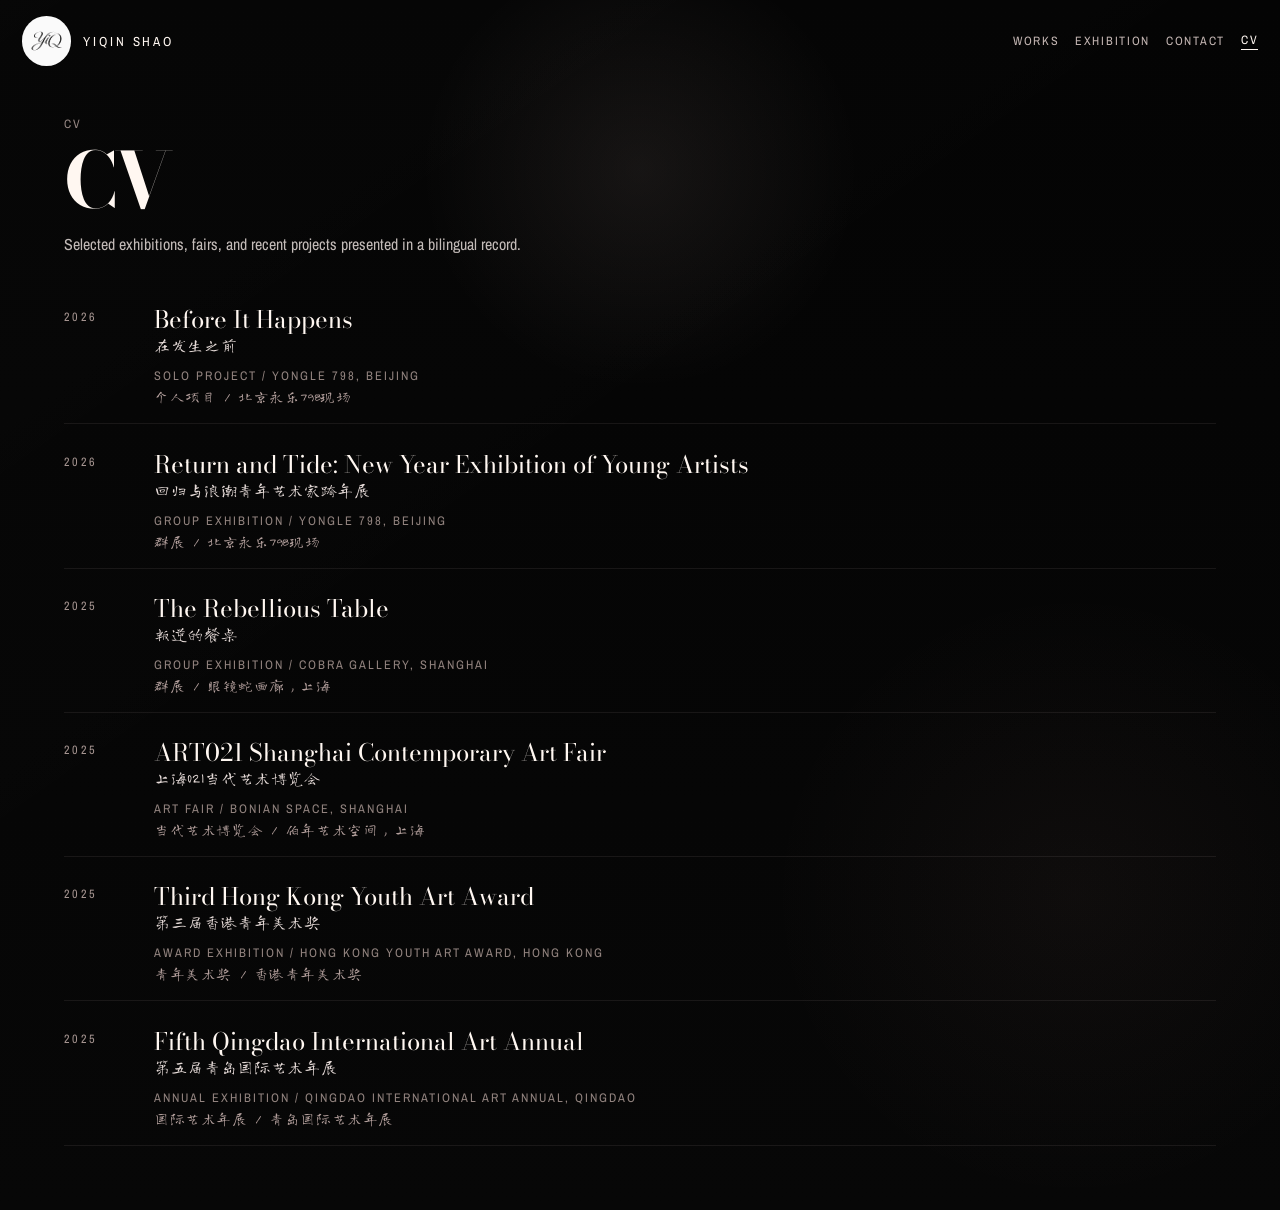
==== cv.html @ fabb51cc "Initial website upload" ====
<!DOCTYPE html>
<html lang="en">
  <head>
    <meta charset="UTF-8">
    <meta name="viewport" content="width=device-width, initial-scale=1.0">
    <meta http-equiv="Cache-Control" content="no-cache, no-store, must-revalidate">
    <meta http-equiv="Pragma" content="no-cache">
    <meta http-equiv="Expires" content="0">
    <title>CV — Yiqin Shao</title>
    <meta
      name="description"
      content="CV for Yiqin Shao."
    >
    <link rel="preconnect" href="https://fonts.googleapis.com">
    <link rel="preconnect" href="https://fonts.gstatic.com" crossorigin>
    <link
      href="https://fonts.googleapis.com/css2?family=Archivo+Narrow:wght@400;500;600;700&family=Bodoni+Moda:opsz,wght@6..96,400..800&family=Long+Cang&display=swap"
      rel="stylesheet"
    >
    <link rel="stylesheet" href="styles.css?v=v154">
  </head>
  <body data-page="subpage">
    <div class="subpage-shell">
      <header class="works-topbar">
        <a class="works-topbar__brand" href="index.html" aria-label="Back to Yiqin Shao home">
          <span class="works-topbar__mark"><img id="page-logo" src="" alt=""></span>
          <span class="works-topbar__name" id="page-name">YIQIN SHAO</span>
        </a>
        <nav class="works-topbar__nav" aria-label="Primary navigation">
          <a class="works-topbar__link" href="works.html">Works</a>
          <a class="works-topbar__link" href="exhibition.html">Exhibition</a>
          <a class="works-topbar__link" href="contact.html">Contact</a>
          <a class="works-topbar__link is-active" href="cv.html" aria-current="page">CV</a>
        </nav>
      </header>

      <main class="subpage-main">
        <section class="subpage-hero subpage-section--narrow">
          <p class="subpage-kicker">CV</p>
          <h1 class="subpage-title" id="cv-title">CV</h1>
          <p class="subpage-intro" id="cv-intro"></p>
        </section>

        <section class="subpage-section cv-dossier" id="cv-dossier"></section>
      </main>
    </div>

    <script src="content.js?v=v123"></script>
    <script>
      (function () {
        const site = window.SITE_CONTENT;
        if (!site) {
          return;
        }

        const logo = document.getElementById("page-logo");
        const name = document.getElementById("page-name");
        const title = document.getElementById("cv-title");
        const intro = document.getElementById("cv-intro");
        const dossier = document.getElementById("cv-dossier");

        if (logo) {
          logo.src = site.assets.logo;
          logo.alt = "Yiqin Shao logo";
        }

        if (name) {
          name.textContent = site.shortTitle;
        }

        if (title) {
          title.textContent = site.panels.cv.title;
        }

        if (intro) {
          intro.textContent = site.panels.cv.intro;
        }

        if (dossier) {
          const entries = site.cv.entries
            .map(function (item) {
              const zhLocation = item.venueZh
                ? item.venueZh + (item.cityZh && item.venueZh.indexOf(item.cityZh) === -1 ? "，" + item.cityZh : "")
                : item.cityZh || "";

              return (
                '<li class="cv-dossier__entry">' +
                '<span class="cv-dossier__entry-year">' + escapeHtml(item.year) + "</span>" +
                '<div class="cv-dossier__entry-body">' +
                '<p class="cv-dossier__entry-title">' + escapeHtml(item.title) + "</p>" +
                '<p class="cv-dossier__entry-title-zh zh-font">' + escapeHtml(item.titleZh || "") + "</p>" +
                '<p class="cv-dossier__entry-meta">' + escapeHtml(item.type) + " / " + escapeHtml(item.venue) + ", " + escapeHtml(item.city) + "</p>" +
                '<p class="cv-dossier__entry-meta-zh zh-font">' + escapeHtml((item.typeZh || "") + " / " + zhLocation) + "</p>" +
                "</div>" +
                "</li>"
              );
            })
            .join("");

          dossier.innerHTML = '<ul class="cv-dossier__list">' + entries + "</ul>";
        }

        function escapeHtml(value) {
          return String(value)
            .replace(/&/g, "&amp;")
            .replace(/</g, "&lt;")
            .replace(/>/g, "&gt;")
            .replace(/"/g, "&quot;")
            .replace(/'/g, "&#39;");
        }
      })();
    </script>
    <script src="nav-transition.js?v=v154"></script>
  </body>
</html>
---- styles.css ----
:root {
  --wine-950: #090507;
  --wine-900: #12080b;
  --wine-850: #170c0f;
  --wine-800: #211015;
  --wine-750: #29131a;
  --rose-500: #cc7684;
  --rose-400: #df97a3;
  --rose-300: #f0b7bc;
  --peach-300: #efb4aa;
  --peach-200: #f4cdc3;
  --ivory: #fff7f1;
  --mist: rgba(255, 244, 240, 0.76);
  --muted: rgba(255, 236, 232, 0.56);
  --line: rgba(255, 218, 215, 0.14);
  --line-strong: rgba(255, 218, 215, 0.22);
  --panel: rgba(29, 14, 19, 0.84);
  --panel-soft: rgba(38, 17, 23, 0.72);
  --shadow-deep: 0 42px 120px rgba(5, 2, 3, 0.46);
  --shadow-soft: 0 24px 60px rgba(6, 2, 4, 0.28);
  --display: "Bodoni Moda", "Times New Roman", serif;
  --ui: "Archivo Narrow", "Helvetica Neue", Arial, sans-serif;
  --home-zh-font: "Long Cang", "STKaiti", cursive;
  --transition: 420ms cubic-bezier(0.22, 1, 0.36, 1);
  --transition-slow: 760ms cubic-bezier(0.22, 1, 0.36, 1);
  --hero-heart-mask: url("data:image/svg+xml,%3Csvg%20xmlns='http://www.w3.org/2000/svg'%20viewBox='0%200%20512%20512'%3E%3Cdefs%3E%3Cfilter%20id='b'%20x='-30%25'%20y='-30%25'%20width='160%25'%20height='160%25'%3E%3CfeGaussianBlur%20stdDeviation='18'/%3E%3C/filter%3E%3C/defs%3E%3Cpath%20filter='url(%23b)'%20fill='white'%20d='M256%20448C244%20438%2096%20314%2096%20192C96%20122%20150%2080%20208%2080C244%2080%20274%20100%20288%20132C302%20100%20332%2080%20368%2080C426%2080%20480%20122%20480%20192C480%20314%20332%20438%20320%20448C302%20462%20274%20462%20256%20448Z'/%3E%3Cpath%20fill='white'%20d='M256%20448C244%20438%2096%20314%2096%20192C96%20122%20150%2080%20208%2080C244%2080%20274%20100%20288%20132C302%20100%20332%2080%20368%2080C426%2080%20480%20122%20480%20192C480%20314%20332%20438%20320%20448C302%20462%20274%20462%20256%20448Z'/%3E%3C/svg%3E");
}

.zh-font {
  font-family: var(--home-zh-font);
  font-weight: 400;
  letter-spacing: 0.04em;
  text-transform: none;
}

*,
*::before,
*::after {
  box-sizing: border-box;
}

html {
  scroll-behavior: smooth;
}

body {
  margin: 0;
  min-height: 100vh;
  overflow-x: hidden;
  font-family: var(--ui);
  color: var(--ivory);
  background:
    radial-gradient(circle at 50% 42%, rgba(121, 32, 47, 0.18), transparent 26%),
    radial-gradient(circle at 18% 14%, rgba(206, 118, 132, 0.1), transparent 20%),
    radial-gradient(circle at 82% 82%, rgba(239, 180, 170, 0.08), transparent 22%),
    linear-gradient(180deg, #1a0b10 0%, #100609 44%, #090507 100%);
}

body.menu-open,
body.has-panel-open,
body.has-detail-open {
  overflow: hidden;
}

body::before {
  content: "";
  position: fixed;
  inset: 0;
  pointer-events: none;
  opacity: 0.22;
  background-image:
    radial-gradient(rgba(255, 245, 240, 0.1) 0.65px, transparent 0.65px),
    linear-gradient(145deg, rgba(255, 255, 255, 0.04), transparent 48%);
  background-size: 18px 18px, 100% 100%;
  mix-blend-mode: screen;
}

img {
  display: block;
  max-width: 100%;
}

a,
button {
  color: inherit;
}

button {
  padding: 0;
  border: 0;
  background: none;
  font: inherit;
  text-align: left;
  cursor: pointer;
}

.sr-only {
  position: absolute;
  width: 1px;
  height: 1px;
  padding: 0;
  margin: -1px;
  overflow: hidden;
  clip: rect(0, 0, 0, 0);
  white-space: nowrap;
  border: 0;
}

.stage-app {
  position: relative;
  min-height: 100vh;
  isolation: isolate;
}

.mobile-chrome {
  display: flex;
  position: fixed;
  inset: 0 0 auto;
  z-index: 90;
  padding: 1rem 1.35rem 0;
  justify-content: space-between;
  align-items: center;
  gap: 1rem;
  pointer-events: auto;
  transition:
    filter 820ms cubic-bezier(0.18, 1, 0.22, 1),
    opacity var(--transition);
}

.mobile-chrome__brand,
.mobile-chrome__nav,
.mobile-chrome__link {
  pointer-events: auto;
}

.mobile-chrome__brand {
  display: inline-flex;
  align-items: center;
  gap: 0.75rem;
  padding: 0;
  text-decoration: none;
  cursor: pointer;
  transition:
    transform var(--transition),
    opacity var(--transition);
}

.mobile-chrome__brand:hover,
.mobile-chrome__brand:focus-visible,
.mobile-chrome__brand[aria-expanded="true"] {
  transform: translateY(-1px);
  opacity: 1;
}

.mobile-chrome__mark,
.rail__mark,
.works-topbar__mark {
  position: relative;
  width: 2.35rem;
  height: 2.35rem;
  display: grid;
  place-items: center;
  overflow: hidden;
  isolation: isolate;
  border: 1px solid rgba(255, 228, 224, 0.16);
  border-radius: 999px;
  background: rgba(255, 245, 240, 0.06);
  backdrop-filter: blur(14px);
}

.mobile-chrome__mark img,
.rail__mark img,
.works-topbar__mark img {
  position: relative;
  z-index: 2;
  width: 1.55rem;
  height: 1.55rem;
  object-fit: contain;
  filter: invert(1) brightness(1.35) contrast(0.92);
  opacity: 0.88;
}

body[data-page="stage"] .mobile-chrome__mark,
body[data-page="works-gallery"] .works-topbar__mark,
body[data-page="subpage"] .works-topbar__mark {
  width: 3.1rem;
  height: 3.1rem;
  border: 0;
  background: transparent;
  box-shadow: none;
  animation: none;
}

body[data-page="stage"] .mobile-chrome__mark::before,
body[data-page="stage"] .mobile-chrome__mark::after,
body[data-page="works-gallery"] .works-topbar__mark::before,
body[data-page="works-gallery"] .works-topbar__mark::after,
body[data-page="subpage"] .works-topbar__mark::before,
body[data-page="subpage"] .works-topbar__mark::after {
  content: none;
}

body[data-page="stage"] .mobile-chrome__mark img,
body[data-page="works-gallery"] .works-topbar__mark img,
body[data-page="subpage"] .works-topbar__mark img {
  z-index: 1;
  width: 100%;
  height: 100%;
  object-fit: cover;
  object-position: 50% 56%;
  border-radius: inherit;
  transform: translateY(5%) scale(1.16);
  filter: brightness(1.02) contrast(1.12) saturate(0.88);
  opacity: 0.98;
}

.mobile-chrome__name {
  font-size: 0.82rem;
  letter-spacing: 0.22em;
  text-transform: uppercase;
}

.mobile-chrome__nav {
  display: flex;
  flex-wrap: wrap;
  justify-content: flex-end;
  gap: 0.42rem 1rem;
  max-width: min(38rem, calc(100vw - 7rem));
}

.mobile-chrome__link {
  position: relative;
  display: inline-flex;
  align-items: center;
  color: rgba(255, 236, 232, 0.76);
  font-size: 0.76rem;
  letter-spacing: 0.14em;
  text-decoration: none;
  text-transform: uppercase;
  transition:
    color var(--transition),
    opacity var(--transition),
    transform var(--transition);
}

.mobile-chrome__link::after {
  content: "";
  position: absolute;
  left: 0;
  bottom: -0.14rem;
  width: 100%;
  height: 1px;
  background: currentColor;
  opacity: 0;
  transform: scaleX(0.4);
  transform-origin: left center;
  transition:
    opacity var(--transition),
    transform var(--transition);
}

.mobile-chrome__link:hover,
.mobile-chrome__link.is-active {
  color: var(--ivory);
  transform: translateY(-1px);
}

.mobile-chrome__link:hover::after,
.mobile-chrome__link.is-active::after {
  opacity: 1;
  transform: scaleX(1);
}

.rail {
  display: none;
}

.rail__brand {
  display: grid;
  gap: 0.9rem;
  text-decoration: none;
}

.rail__name {
  max-width: 3.4rem;
  font-size: 0.82rem;
  letter-spacing: 0.28em;
  line-height: 1.55;
  text-transform: uppercase;
}

.rail__nav {
  display: grid;
  gap: 1rem;
}

.rail__link,
.mobile-menu__link {
  position: relative;
  display: inline-flex;
  align-items: center;
  gap: 0.45rem;
  color: var(--muted);
  font-size: 0.8rem;
  letter-spacing: 0.16em;
  text-decoration: none;
  text-transform: uppercase;
  transition:
    color var(--transition),
    transform var(--transition);
}

.rail__link::before,
.mobile-menu__link::before {
  content: "";
  width: 0.55rem;
  height: 1px;
  background: currentColor;
  transform: scaleX(0);
  transform-origin: left center;
  transition: transform var(--transition);
}

.rail__link:hover,
.rail__link.is-active,
.mobile-menu__link:hover,
.mobile-menu__link.is-active {
  color: var(--ivory);
  transform: translateX(3px);
}

.rail__link:hover::before,
.rail__link.is-active::before,
.mobile-menu__link:hover::before,
.mobile-menu__link.is-active::before {
  transform: scaleX(1);
}

.rail__footer {
  display: grid;
  gap: 1rem;
  max-width: 4rem;
}

.rail__note {
  margin: 0;
  color: var(--muted);
  font-size: 0.78rem;
  line-height: 1.5;
}

.rail__portfolio,
.dossier-card__portfolio,
.dossier-links__copy,
.panel-sheet__close,
.detail-layer__close,
.detail-layer__nav {
  border: 1px solid var(--line);
  background: rgba(255, 245, 240, 0.06);
  backdrop-filter: blur(18px);
  transition:
    transform var(--transition),
    background var(--transition),
    border-color var(--transition);
}

.rail__portfolio,
.dossier-card__portfolio,
.dossier-links__copy,
.panel-sheet__close,
.detail-layer__close {
  display: inline-flex;
  align-items: center;
  justify-content: center;
  padding: 0.74rem 0.94rem;
  border-radius: 999px;
  font-size: 0.76rem;
  letter-spacing: 0.16em;
  text-transform: uppercase;
  text-decoration: none;
}

.rail__portfolio:hover,
.dossier-card__portfolio:hover,
.dossier-links__copy:hover,
.panel-sheet__close:hover,
.detail-layer__close:hover,
.detail-layer__nav:hover {
  transform: translateY(-2px);
  background: rgba(255, 245, 240, 0.12);
  border-color: var(--line-strong);
}

.mobile-menu {
  position: fixed;
  inset: 0;
  z-index: 80;
  pointer-events: none;
}

.mobile-menu__backdrop {
  position: absolute;
  inset: 0;
  opacity: 0;
  background: rgba(6, 3, 4, 0.12);
  transition: opacity var(--transition-slow);
}

.mobile-menu__panel {
  position: absolute;
  top: 3.4rem;
  left: 0;
  width: min(18rem, calc(100vw - 1.5rem));
  padding: 0.95rem 0.95rem 0.9rem;
  display: grid;
  align-content: start;
  gap: 0.2rem;
  background:
    radial-gradient(circle at 78% 0%, rgba(212, 111, 139, 0.2), transparent 32%),
    linear-gradient(180deg, rgba(17, 8, 11, 0.96), rgba(8, 4, 6, 0.94));
  border: 1px solid rgba(255, 220, 216, 0.12);
  border-radius: 1.45rem 0.34rem 1.45rem 0.34rem;
  box-shadow: 0 24px 72px rgba(4, 2, 3, 0.38);
  backdrop-filter: blur(20px);
  opacity: 0;
  transform: translateY(-0.95rem) scale(0.985);
  transform-origin: top left;
  filter: blur(10px);
  clip-path: inset(0 0 100% 0 round 1.45rem 0.34rem 1.45rem 0.34rem);
  transition:
    opacity var(--transition-slow),
    transform var(--transition-slow),
    clip-path 820ms cubic-bezier(0.22, 1, 0.36, 1),
    filter var(--transition-slow);
}

.mobile-menu.is-open {
  pointer-events: auto;
}

.mobile-menu.is-open .mobile-menu__backdrop {
  opacity: 1;
}

.mobile-menu.is-open .mobile-menu__panel {
  opacity: 1;
  transform: translateY(0) scale(1);
  filter: blur(0);
  clip-path: inset(0 0 0 0 round 1.45rem 0.34rem 1.45rem 0.34rem);
}

.mobile-menu__nav {
  display: grid;
  gap: 0.2rem;
}

.mobile-menu__link {
  justify-content: space-between;
  padding: 0.76rem 0;
  font-size: 0.9rem;
  line-height: 1.2;
  border-bottom: 1px solid rgba(255, 221, 216, 0.08);
  opacity: 0;
  transform: translateY(-0.85rem);
  transition:
    color var(--transition),
    transform 920ms cubic-bezier(0.22, 1, 0.36, 1),
    opacity 920ms cubic-bezier(0.22, 1, 0.36, 1);
}

.mobile-menu__link::before {
  display: none;
}

.mobile-menu__link:last-child {
  border-bottom: 0;
}

.mobile-menu__nav .mobile-menu__link:nth-child(1) {
  transition-delay: 140ms;
}

.mobile-menu__nav .mobile-menu__link:nth-child(2) {
  transition-delay: 1140ms;
}

.mobile-menu__nav .mobile-menu__link:nth-child(3) {
  transition-delay: 2140ms;
}

.mobile-menu__nav .mobile-menu__link:nth-child(4) {
  transition-delay: 3140ms;
}

.mobile-menu.is-open .mobile-menu__link {
  opacity: 1;
  transform: translateY(0);
}

.stage {
  --viewer-tone: rgba(204, 118, 132, 0.34);
  position: relative;
  min-height: 100vh;
  padding: 7rem 1.5rem 2rem;
  overflow: hidden;
  display: grid;
  place-items: center;
  isolation: isolate;
}

.stage__vignette,
.stage__grain,
.stage__tone {
  position: absolute;
  inset: 0;
  pointer-events: none;
}

.stage__vignette {
  background:
    radial-gradient(circle at center, rgba(255, 250, 246, 0.02) 0%, rgba(255, 250, 246, 0.02) 10%, rgba(11, 5, 8, 0.14) 38%, rgba(8, 4, 5, 0.58) 80%, rgba(4, 2, 3, 0.9) 100%);
  z-index: 1;
}

.stage__grain {
  opacity: 0.18;
  background-image:
    radial-gradient(rgba(255, 240, 236, 0.12) 0.6px, transparent 0.6px),
    linear-gradient(140deg, rgba(255, 255, 255, 0.04), transparent 52%);
  background-size: 18px 18px, 100% 100%;
  mix-blend-mode: screen;
  z-index: 2;
}

.stage__tone {
  z-index: 3;
  background: radial-gradient(circle at 50% 46%, var(--viewer-tone) 0%, transparent 44%);
  filter: blur(14px);
  mix-blend-mode: screen;
}

.stage__ghost {
  position: absolute;
  left: 16%;
  top: 48%;
  z-index: 4;
  margin: 0;
  font-family: var(--display);
  font-size: clamp(5rem, 14vw, 14rem);
  font-weight: 600;
  letter-spacing: -0.06em;
  line-height: 0.86;
  color: rgba(255, 231, 228, 0.08);
  transform: translateY(-50%);
  pointer-events: none;
}

.stage__intro {
  position: absolute;
  left: 1.5rem;
  top: clamp(3.8rem, 8vh, 5.6rem);
  z-index: 14;
  max-width: 17rem;
}

.stage__kicker {
  margin: 0;
  font-size: 0.8rem;
  letter-spacing: 0.22em;
  text-transform: uppercase;
  color: rgba(255, 229, 222, 0.78);
}

.stage__kicker:empty {
  display: none;
}

.stage__subtitle {
  margin: 0.9rem 0 0;
  display: inline-block;
  font-family: var(--home-zh-font);
  font-size: clamp(0.84rem, 2vw, 1rem);
  letter-spacing: 0.06em;
  line-height: 1.35;
  white-space: nowrap;
  color: var(--muted);
}

.viewer {
  position: relative;
  z-index: 15;
  width: min(24vw, 17rem);
  max-width: calc(100vw - 12rem);
  transition:
    width 2100ms cubic-bezier(0.18, 1, 0.22, 1),
    max-width 2100ms cubic-bezier(0.18, 1, 0.22, 1);
}

.viewer.is-expanded {
  width: min(24vw, 17rem);
  max-width: calc(100vw - 12rem);
}

.viewer__button {
  position: relative;
  width: 100%;
  display: block;
  transition: transform 720ms cubic-bezier(0.22, 1, 0.36, 1);
}

.viewer__frame {
  position: relative;
  overflow: visible;
  width: 100%;
  aspect-ratio: 0.92 / 1;
  padding: 0;
  background: transparent;
  border: 0;
  border-radius: 0;
  backdrop-filter: none;
  box-shadow: none;
  transition:
    transform 1100ms cubic-bezier(0.22, 1, 0.36, 1),
    filter 1100ms cubic-bezier(0.22, 1, 0.36, 1),
    aspect-ratio 1800ms cubic-bezier(0.18, 1, 0.22, 1);
}

.viewer.is-expanded .viewer__frame {
  transform: scale(1);
  aspect-ratio: 0.92 / 1;
}

.viewer__frame::before {
  content: "";
  position: absolute;
  inset: -30%;
  border-radius: 50%;
  background:
    radial-gradient(
      ellipse at center,
      rgba(255, 231, 226, 0.08) 0%,
      rgba(255, 231, 226, 0.05) 16%,
      rgba(31, 14, 20, 0.03) 34%,
      rgba(12, 6, 9, 0.12) 52%,
      rgba(6, 3, 4, 0.34) 72%,
      rgba(4, 2, 3, 0.68) 88%,
      rgba(4, 2, 3, 0.94) 100%
    );
  filter: blur(72px);
  opacity: 0.94;
  pointer-events: none;
  transition:
    opacity 860ms cubic-bezier(0.22, 1, 0.36, 1),
    filter 860ms cubic-bezier(0.22, 1, 0.36, 1),
    transform 860ms cubic-bezier(0.22, 1, 0.36, 1);
}

.viewer__frame::after {
  content: "";
  position: absolute;
  inset: -26%;
  border-radius: 50%;
  background: radial-gradient(circle at center, rgba(235, 179, 174, 0.12), transparent 76%);
  filter: blur(58px);
  opacity: 0.58;
  mix-blend-mode: screen;
  pointer-events: none;
  transition:
    opacity 860ms cubic-bezier(0.22, 1, 0.36, 1),
    transform 860ms cubic-bezier(0.22, 1, 0.36, 1),
    filter 860ms cubic-bezier(0.22, 1, 0.36, 1);
}

.viewer__image {
  position: absolute;
  inset: 0;
  display: block;
  width: 100%;
  height: 100%;
  max-height: none;
  border-radius: 0;
  background: transparent;
  will-change: transform, filter, opacity, clip-path, mask-size, -webkit-mask-size;
  transition:
    opacity 1100ms cubic-bezier(0.22, 1, 0.36, 1),
    transform 1100ms cubic-bezier(0.22, 1, 0.36, 1),
    filter 1100ms cubic-bezier(0.22, 1, 0.36, 1),
    -webkit-mask-size 2100ms cubic-bezier(0.18, 1, 0.22, 1),
    mask-size 2100ms cubic-bezier(0.18, 1, 0.22, 1);
}

.viewer__image--heart {
  z-index: 0;
  object-fit: contain;
  object-position: 50% 50%;
  opacity: 0.985;
  transform: scale(1.32);
  filter: saturate(0.98) contrast(1.02) brightness(0.96) blur(0.28px);
  -webkit-mask-image: var(--hero-heart-mask);
  mask-image: var(--hero-heart-mask);
  -webkit-mask-repeat: no-repeat;
  mask-repeat: no-repeat;
  -webkit-mask-position: center;
  mask-position: center;
  -webkit-mask-size: 82% 82%;
  mask-size: 82% 82%;
}

.viewer__meta {
  position: absolute;
  inset: 0;
  z-index: 2;
  display: grid;
  place-content: center;
  justify-items: center;
  gap: 0.2rem;
  padding: 1.4rem;
  text-align: center;
  pointer-events: none;
  max-width: none;
  opacity: 0;
  transform: translateY(10px);
  transition:
    opacity 720ms cubic-bezier(0.22, 1, 0.36, 1),
    transform 720ms cubic-bezier(0.22, 1, 0.36, 1);
}

.viewer__label,
.detail-view__label,
.panel-sheet__kicker,
.record-list__type,
.record-list__year,
.cv-dossier__entry-year,
.dossier-links__label {
  margin: 0;
  font-size: 0.76rem;
  letter-spacing: 0.2em;
  text-transform: uppercase;
  color: rgba(255, 229, 222, 0.64);
}

.viewer__title,
.detail-view__title,
.panel-sheet__title,
.record-list__title {
  margin: 0;
  font-family: var(--display);
  font-size: clamp(2.3rem, 4vw, 4.4rem);
  font-weight: 600;
  line-height: 0.92;
  letter-spacing: -0.04em;
}

.viewer__title-zh,
.detail-view__title-zh {
  margin: 0.36rem 0 0;
  font-family: var(--home-zh-font);
  font-size: 1.28rem;
  letter-spacing: 0.04em;
  color: rgba(240, 183, 188, 0.84);
}

body[data-page="stage"] .viewer__line,
body[data-page="stage"] .detail-view__line {
  font-family: var(--home-zh-font);
  font-size: 1rem;
  letter-spacing: 0.04em;
  text-transform: none;
}

.viewer__line,
.detail-view__line,
.paintings-index__line,
.cv-dossier__entry-meta,
.record-list__venue,
.dossier-card__facts,
.cv-dossier__facts span {
  margin: 0.5rem 0 0;
  font-size: 0.78rem;
  letter-spacing: 0.16em;
  text-transform: uppercase;
  color: rgba(255, 229, 222, 0.56);
}

body[data-page="works-gallery"] .paintings-index__zh,
body[data-page="works-gallery"] .paintings-index__line,
body[data-page="works-gallery"] .orbit-group__line,
body[data-page="works-gallery"] .works-detail__line {
  font-family: var(--home-zh-font);
  font-weight: 400;
  letter-spacing: 0.04em;
  text-transform: none;
}

.viewer__prompt {
  margin: 0.95rem 0 0;
  max-width: 18rem;
  font-size: 0.95rem;
  line-height: 1.6;
  color: var(--mist);
}

.viewer__cta {
  display: inline-flex;
  margin-top: 0.95rem;
  padding: 0.72rem 0.94rem;
  border: 1px solid var(--line);
  border-radius: 1rem 0.28rem 1rem 0.28rem;
  background: rgba(255, 245, 240, 0.06);
  font-size: 0.74rem;
  letter-spacing: 0.18em;
  text-transform: uppercase;
}

.viewer__label {
  color: rgba(255, 232, 228, 0.72);
}

.viewer__title {
  font-size: clamp(1.45rem, 2.2vw, 2.55rem);
}

body[data-page="stage"] .viewer__title {
  display: none;
}

.viewer__title-zh {
  margin-top: 0.12rem;
  font-size: 0.74rem;
  letter-spacing: 0.18em;
}

body[data-page="stage"] .viewer__title-zh {
  margin-top: 0.42rem;
}

.viewer__line {
  margin-top: 0.35rem;
  font-size: 0.68rem;
  color: rgba(255, 232, 228, 0.72);
}

.viewer__prompt,
.viewer__cta {
  display: none;
}

.viewer__button:hover .viewer__meta,
.viewer__button:focus-visible .viewer__meta {
  opacity: 0;
  transform: translateY(10px);
}

.viewer.is-expanded .viewer__frame::before {
  opacity: 0.42;
  transform: scale(1.02);
  filter: blur(34px);
}

.viewer.is-expanded .viewer__frame::after {
  opacity: 0.16;
  transform: scale(1.02);
  filter: blur(20px);
}

.viewer.is-expanded .viewer__image--heart {
  animation-play-state: paused;
  opacity: 1;
  transform: scale(1.32);
  filter: saturate(1) contrast(1.02) brightness(0.99) blur(0.08px);
  -webkit-mask-size: 1800% 1800%;
  mask-size: 1800% 1800%;
}

.viewer.is-expanded .viewer__meta,
.viewer.is-expanded .viewer__button:hover .viewer__meta,
.viewer.is-expanded .viewer__button:focus-visible .viewer__meta {
  opacity: 0;
  transform: translateY(12px);
}

.heart-fullscreen {
  --fullscreen-tone: rgba(204, 118, 132, 0.34);
  position: fixed;
  inset: 0;
  z-index: 16;
  opacity: 0;
  visibility: hidden;
  pointer-events: none;
  transition:
    opacity 460ms ease,
    visibility 0s linear 460ms;
}

.heart-fullscreen.is-open {
  opacity: 1;
  visibility: visible;
  transition: opacity 460ms ease;
}

.heart-fullscreen__backdrop,
.heart-fullscreen__wash,
.heart-fullscreen__tone {
  position: absolute;
  inset: 0;
}

.heart-fullscreen__backdrop {
  z-index: 1;
  background:
    radial-gradient(circle at 50% 50%, rgba(255, 248, 243, 0.04) 0%, rgba(255, 248, 243, 0.03) 16%, rgba(10, 5, 7, 0.02) 52%, rgba(5, 2, 3, 0.14) 100%);
}

.heart-fullscreen__wash,
.heart-fullscreen__tone {
  pointer-events: none;
}

.heart-fullscreen__wash {
  z-index: 2;
  background:
    radial-gradient(circle at 50% 50%, rgba(255, 250, 246, 0.86) 0%, rgba(255, 250, 246, 0.36) 18%, transparent 62%),
    radial-gradient(circle at 50% 50%, var(--fullscreen-tone) 0%, transparent 76%);
  filter: blur(24px);
  opacity: 0;
  transform: scale(0.08);
  transform-origin: center;
}

.heart-fullscreen__tone {
  z-index: 3;
  background:
    radial-gradient(circle at 50% 50%, rgba(255, 250, 246, 0.22) 0%, transparent 34%),
    radial-gradient(circle at 50% 50%, var(--fullscreen-tone) 0%, transparent 84%);
  filter: blur(56px);
  mix-blend-mode: screen;
  opacity: 0;
  transform: scale(0.18);
  transform-origin: center;
}

.heart-fullscreen__figure {
  display: none;
}

.heart-fullscreen.is-open .heart-fullscreen__backdrop {
  animation: heart-stage-bright-backdrop 1400ms cubic-bezier(0.18, 1, 0.22, 1) both;
}

.heart-fullscreen.is-open .heart-fullscreen__wash {
  animation: heart-stage-bright-wash 1400ms cubic-bezier(0.18, 1, 0.22, 1) both;
}

.heart-fullscreen.is-open .heart-fullscreen__tone {
  animation: heart-stage-bright-tone 1400ms cubic-bezier(0.18, 1, 0.22, 1) both;
}

.collage {
  position: absolute;
  inset: 0;
  z-index: 20;
  pointer-events: none;
}

.stage-piece {
  position: absolute;
  top: var(--desktop-top);
  left: var(--desktop-left);
  width: clamp(7.8rem, var(--desktop-width), 25rem);
  z-index: var(--depth);
  pointer-events: auto;
  transform: rotate(var(--rotation));
  transition:
    opacity var(--transition-slow),
    transform var(--transition-slow),
    filter var(--transition-slow);
  animation: drift 10s ease-in-out infinite;
  animation-delay: var(--drift-delay);
}

.stage-piece__pin {
  position: absolute;
  top: -0.42rem;
  left: 0.7rem;
  width: 0.78rem;
  height: 0.78rem;
  border-radius: 999px;
  background: linear-gradient(135deg, rgba(255, 224, 220, 0.94), rgba(234, 148, 160, 0.84));
  box-shadow: 0 0 0 4px rgba(255, 245, 240, 0.05);
  z-index: 2;
}

.stage-piece__shell {
  position: relative;
  display: block;
  overflow: hidden;
  isolation: isolate;
  padding: 0.72rem;
  border-radius: 1.5rem 0.36rem 1.5rem 0.36rem;
  background: rgba(255, 245, 240, 0.08);
  border: 1px solid rgba(255, 226, 222, 0.14);
  box-shadow: var(--shadow-soft);
  backdrop-filter: blur(12px);
  transition:
    transform var(--transition-slow),
    background var(--transition-slow),
    border-color var(--transition-slow),
    box-shadow var(--transition-slow);
}

.stage-piece__shell::before,
.stage-piece__shell::after {
  content: "";
  position: absolute;
  inset: 0;
  pointer-events: none;
  transition:
    opacity var(--transition-slow),
    transform var(--transition-slow),
    filter var(--transition-slow);
}

.stage-piece__shell::before {
  z-index: 2;
  border-radius: inherit;
  background:
    radial-gradient(
      ellipse at center,
      rgba(8, 4, 5, 0) 10%,
      rgba(8, 4, 5, 0.08) 34%,
      rgba(8, 4, 5, 0.34) 60%,
      rgba(5, 2, 3, 0.72) 84%,
      rgba(4, 2, 3, 0.92) 100%
    );
  opacity: 0.96;
}

.stage-piece__shell::after {
  inset: 12%;
  z-index: 1;
  border-radius: 1rem 0.22rem 1rem 0.22rem;
  background: radial-gradient(circle at center, rgba(255, 228, 224, 0.18), transparent 66%);
  filter: blur(18px);
  opacity: 0.28;
  animation: fragment-breathe 7.6s ease-in-out infinite;
  animation-delay: var(--drift-delay);
}

.stage-piece__shell img {
  position: relative;
  z-index: 0;
  width: 100%;
  max-height: 42vh;
  border-radius: 1rem 0.22rem 1rem 0.22rem;
  object-fit: cover;
  opacity: 0.94;
  transform: scale(1.06);
  filter: saturate(0.92) contrast(1.04) brightness(0.94);
  transition:
    opacity var(--transition-slow),
    transform var(--transition-slow),
    filter var(--transition-slow);
  -webkit-mask-image:
    radial-gradient(
      ellipse at center,
      rgba(0, 0, 0, 1) 0%,
      rgba(0, 0, 0, 1) 28%,
      rgba(0, 0, 0, 0.96) 42%,
      rgba(0, 0, 0, 0.82) 58%,
      rgba(0, 0, 0, 0.42) 78%,
      transparent 100%
    );
  mask-image:
    radial-gradient(
      ellipse at center,
      rgba(0, 0, 0, 1) 0%,
      rgba(0, 0, 0, 1) 28%,
      rgba(0, 0, 0, 0.96) 42%,
      rgba(0, 0, 0, 0.82) 58%,
      rgba(0, 0, 0, 0.42) 78%,
      transparent 100%
    );
}

.stage-piece__tag {
  display: block;
  margin-top: 0.58rem;
  font-size: 0.72rem;
  letter-spacing: 0.18em;
  text-transform: uppercase;
  color: rgba(255, 229, 222, 0.62);
  transition: opacity var(--transition), transform var(--transition);
}

.stage-piece:hover .stage-piece__shell,
.stage-piece.is-active .stage-piece__shell {
  transform: translateY(-8px) scale(1.015);
  background: rgba(255, 245, 240, 0.12);
  border-color: rgba(255, 231, 228, 0.28);
  box-shadow: 0 28px 72px rgba(4, 2, 3, 0.32);
}

.stage-piece:hover .stage-piece__shell::before,
.stage-piece.is-active .stage-piece__shell::before {
  opacity: 0.74;
}

.stage-piece:hover .stage-piece__shell::after,
.stage-piece.is-active .stage-piece__shell::after {
  opacity: 0.42;
  transform: scale(1.06);
  filter: blur(22px);
}

.stage-piece:hover .stage-piece__shell img,
.stage-piece.is-active .stage-piece__shell img {
  opacity: 1;
  transform: scale(1.1);
  filter: saturate(1.02) contrast(1.06) brightness(1);
}

.stage-piece:hover .stage-piece__tag,
.stage-piece.is-active .stage-piece__tag {
  transform: translateY(-2px);
  color: rgba(255, 241, 238, 0.9);
}

.stage.has-emphasis .stage-piece.is-dimmed {
  opacity: 0.24;
  filter: saturate(0.7) blur(0.4px);
}

.stage.is-muted .stage-piece {
  opacity: 0.16;
}

.panel-layer {
  position: fixed;
  inset: 0;
  z-index: 50;
  pointer-events: none;
}

.panel-layer__backdrop {
  position: absolute;
  inset: 0;
  opacity: 0;
  background: rgba(4, 2, 3, 0.42);
  transition: opacity var(--transition);
}

.panel-layer.has-open-panel {
  pointer-events: auto;
}

.panel-layer.has-open-panel .panel-layer__backdrop {
  opacity: 1;
}

.panel-sheet {
  position: absolute;
  top: 1.2rem;
  right: 1.2rem;
  bottom: 1.2rem;
  width: min(34rem, calc(100vw - 9rem));
  padding: 1rem;
  border: 1px solid rgba(255, 226, 222, 0.12);
  background:
    linear-gradient(180deg, rgba(34, 14, 21, 0.95), rgba(18, 8, 13, 0.92)),
    radial-gradient(circle at top right, rgba(206, 118, 132, 0.16), transparent 28%);
  box-shadow: var(--shadow-deep);
  backdrop-filter: blur(18px);
  border-radius: 1.9rem 0.36rem 1.9rem 0.36rem;
  transform: translateX(108%);
  opacity: 0;
  pointer-events: none;
  transition:
    opacity var(--transition),
    transform var(--transition);
}

.panel-sheet.is-open {
  transform: translateX(0);
  opacity: 1;
  pointer-events: auto;
}

.panel-sheet__inner {
  height: 100%;
  overflow-y: auto;
  padding: 0.45rem;
  scrollbar-width: thin;
}

.panel-sheet__top {
  display: flex;
  justify-content: space-between;
  align-items: center;
  gap: 1rem;
}

.panel-sheet__title {
  margin-top: 1.2rem;
}

.panel-sheet__intro,
.panel-sheet__note,
.dossier-card__copy,
.cv-dossier__bio p {
  margin: 1rem 0 0;
  font-size: 1rem;
  line-height: 1.78;
  color: var(--mist);
}

.paintings-index,
.record-list,
.dossier-links,
.cv-dossier__list {
  display: grid;
  gap: 0.9rem;
  margin-top: 1.6rem;
}

.paintings-index__row {
  display: grid;
  grid-template-columns: 5rem 1fr auto;
  gap: 0.9rem;
  align-items: center;
  padding: 0.8rem;
  border: 1px solid rgba(255, 226, 222, 0.1);
  border-radius: 1.2rem 0.26rem 1.2rem 0.26rem;
  background: rgba(255, 245, 240, 0.04);
  transition:
    transform var(--transition),
    border-color var(--transition),
    background var(--transition);
}

.paintings-index__row:hover,
.paintings-index__row.is-active {
  transform: translateX(-4px);
  border-color: rgba(255, 226, 222, 0.22);
  background: rgba(255, 245, 240, 0.08);
}

.paintings-index__thumb {
  display: block;
  overflow: hidden;
  border-radius: 0.95rem 0.18rem 0.95rem 0.18rem;
}

.paintings-index__thumb img {
  width: 100%;
  aspect-ratio: 1 / 1;
  object-fit: cover;
}

.paintings-index__body,
.record-list__body {
  min-width: 0;
}

.paintings-index__title,
.cv-dossier__entry-title,
.dossier-card__name {
  display: block;
  margin: 0;
  font-family: var(--display);
  font-size: 1.5rem;
  line-height: 0.98;
}

.cv-dossier__entry-title-zh,
.cv-dossier__entry-meta-zh {
  margin: 0;
}

.paintings-index__zh,
.cv-dossier__bio h3 {
  display: block;
  margin-top: 0.3rem;
  font-size: 0.78rem;
  letter-spacing: 0.16em;
  text-transform: uppercase;
  color: rgba(240, 183, 188, 0.84);
}

.paintings-index__count,
.detail-view__count {
  margin: 0;
  font-size: 0.76rem;
  letter-spacing: 0.2em;
  text-transform: uppercase;
  color: rgba(255, 229, 222, 0.58);
}

.record-list__item,
.cv-dossier__entry {
  display: grid;
  grid-template-columns: 4.6rem 1fr;
  gap: 1rem;
  align-items: start;
  padding: 0.9rem 0;
  border-bottom: 1px solid rgba(255, 226, 222, 0.08);
}

.contact-dossier,
.cv-dossier {
  margin-top: 1.6rem;
}

.dossier-card {
  display: grid;
  gap: 1.4rem;
}

.dossier-card__portrait {
  position: relative;
  overflow: hidden;
  width: min(100%, 23rem);
  justify-self: center;
  padding: 0.72rem;
  border-radius: 1.7rem 0.34rem 1.7rem 0.34rem;
  background: rgba(255, 245, 240, 0.05);
  border: 1px solid rgba(255, 226, 222, 0.12);
}

.dossier-card__portrait::after {
  content: "";
  position: absolute;
  inset: 0.72rem;
  border-radius: 1rem 0.18rem 1rem 0.18rem;
  background:
    radial-gradient(circle at 50% 40%, rgba(0, 0, 0, 0) 18%, rgba(0, 0, 0, 0.06) 40%, rgba(0, 0, 0, 0.22) 68%, rgba(0, 0, 0, 0.52) 100%);
  pointer-events: none;
  mix-blend-mode: multiply;
}

.dossier-card__portrait img {
  width: 100%;
  border-radius: 1rem 0.18rem 1rem 0.18rem;
  aspect-ratio: 0.9 / 1;
  object-fit: cover;
  filter: brightness(0.92) contrast(1.04);
}

.dossier-card__facts {
  margin: 0.8rem 0 0;
}

.dossier-links__row {
  display: grid;
  grid-template-columns: 4.85rem 1fr;
  gap: 0.9rem;
  align-items: center;
  padding: 0.95rem 1rem;
  border: 1px solid rgba(255, 226, 222, 0.1);
  border-radius: 1.5rem 0.3rem 1.5rem 0.3rem;
  background: rgba(255, 245, 240, 0.03);
}

.dossier-links__row--instagram {
  border-color: rgba(238, 42, 123, 0.16);
}

.dossier-links__row--email {
  border-color: rgba(99, 165, 255, 0.18);
}

.dossier-links__row--redbook {
  border-color: rgba(255, 51, 95, 0.18);
}

.dossier-links__icon {
  width: 4.85rem;
  height: 4.85rem;
  display: grid;
  place-items: center;
  border-radius: 1.35rem 0.25rem 1.35rem 0.25rem;
  background: rgba(255, 255, 255, 0.035);
  box-shadow:
    inset 0 0 0 1px rgba(255, 226, 222, 0.08),
    0 18px 42px rgba(0, 0, 0, 0.18);
}

.dossier-links__icon svg {
  width: 2.2rem;
  height: 2.2rem;
}

.dossier-links__body {
  min-width: 0;
}

.dossier-links__actions {
  display: flex;
  flex-wrap: wrap;
  gap: 0.75rem;
  align-items: center;
}

.dossier-card__name-line {
  display: flex;
  flex-wrap: wrap;
  align-items: center;
  gap: 0.85rem 1rem;
}

.dossier-card__name-line .dossier-card__name {
  flex: 0 1 auto;
}

.dossier-card__portfolio--name {
  padding: 0.5rem 0.92rem;
  font-size: 0.68rem;
  letter-spacing: 0.14em;
  white-space: nowrap;
}

.dossier-links__value {
  text-decoration: none;
  color: var(--ivory);
  font-size: 0.98rem;
}

.dossier-links__value:hover {
  color: rgba(255, 244, 240, 0.88);
}

@media (min-width: 860px) {
  .dossier-card {
    grid-template-columns: minmax(14rem, 20rem) minmax(0, 1fr);
    align-items: start;
    gap: 1.8rem;
  }

  .dossier-card__portrait {
    width: min(100%, 19rem);
    justify-self: start;
  }
}

.cv-dossier__facts {
  display: grid;
  gap: 0.85rem;
}

.cv-dossier__facts p {
  margin: 0;
}

.cv-dossier__facts strong {
  display: block;
  margin-top: 0.2rem;
  font-size: 1rem;
  color: var(--ivory);
  font-weight: 500;
}

.dossier-card__name .zh-font,
.dossier-card__facts.zh-font,
.dossier-card__copy.zh-font,
.cv-dossier__facts strong.zh-font,
.cv-dossier__bio .zh-font,
.viewer__title.zh-font,
.detail-view__title.zh-font,
.paintings-index__title.zh-font,
.cv-dossier__entry-title.zh-font,
.cv-dossier__entry-title-zh.zh-font,
.cv-dossier__entry-meta-zh.zh-font,
.orbit-group__work-title.zh-font,
.works-entry__title.zh-font,
.works-detail__title.zh-font,
.record-list__title.zh-font,
.record-list__type.zh-font,
.record-list__venue.zh-font,
.subpage-title.zh-font,
.subpage-intro.zh-font,
.subpage-copy.zh-font {
  font-family: var(--home-zh-font);
  font-weight: 400;
  letter-spacing: 0.04em;
  text-transform: none;
}

.cv-dossier__bios {
  display: grid;
  gap: 1.25rem;
  margin-top: 1.5rem;
}

.cv-dossier__bio h3 {
  margin: 0;
}

.cv-dossier__list {
  list-style: none;
  padding: 0;
  margin: 0;
}

.cv-dossier__entry-body {
  display: grid;
  gap: 0.18rem;
}

.cv-dossier__entry-title-zh {
  font-size: 1.02rem;
  line-height: 1.28;
  color: rgba(255, 243, 239, 0.9);
}

.cv-dossier__entry-meta-zh {
  font-size: 0.92rem;
  line-height: 1.5;
  color: rgba(255, 226, 222, 0.7);
}

.detail-layer {
  --viewer-tone: rgba(204, 118, 132, 0.34);
  position: fixed;
  inset: 0;
  z-index: 80;
  opacity: 0;
  pointer-events: none;
  transition: opacity var(--transition);
}

.detail-layer.is-open {
  opacity: 1;
  pointer-events: auto;
}

.detail-layer.is-heart-opening .detail-layer__backdrop {
  animation: detail-heart-backdrop 1800ms cubic-bezier(0.18, 1, 0.22, 1) both;
}

.detail-layer__backdrop {
  position: absolute;
  inset: 0;
  background:
    radial-gradient(circle at center, rgba(255, 250, 246, 0.02) 0%, rgba(9, 5, 7, 0.22) 34%, rgba(5, 2, 3, 0.86) 78%),
    radial-gradient(circle at 50% 46%, var(--viewer-tone) 0%, transparent 42%);
}

.detail-layer__shell {
  position: relative;
  width: min(94vw, 84rem);
  height: min(94vh, 58rem);
  margin: 0 auto;
  display: grid;
  place-items: center;
}

.detail-layer__close {
  position: absolute;
  top: 1rem;
  right: 1rem;
  z-index: 3;
  color: var(--ivory);
}

.detail-layer__nav {
  position: absolute;
  top: 50%;
  z-index: 3;
  width: 3rem;
  height: 3rem;
  display: grid;
  place-items: center;
  border-radius: 999px;
  color: var(--ivory);
  font-size: 1.2rem;
  transform: translateY(-50%);
}

.detail-layer__nav--prev {
  left: 1rem;
}

.detail-layer__nav--next {
  right: 1rem;
}

.detail-view {
  width: min(74vw, 58rem);
  max-width: calc(100vw - 6rem);
  margin: 0;
  display: grid;
  gap: 1rem;
}

.detail-view__frame {
  padding: 0.9rem;
  border-radius: 2rem 0.38rem 2rem 0.38rem;
  background: rgba(255, 245, 240, 0.08);
  border: 1px solid rgba(255, 226, 222, 0.16);
  box-shadow: var(--shadow-deep);
}

.detail-view__frame img {
  width: 100%;
  max-height: min(72vh, 46rem);
  border-radius: 1.2rem 0.22rem 1.2rem 0.22rem;
  object-fit: contain;
}

.detail-layer.is-heart-opening .detail-view {
  animation: detail-heart-shell 1800ms cubic-bezier(0.18, 1, 0.22, 1) both;
}

.detail-layer.is-heart-opening .detail-view__frame {
  padding: 0;
  border: 0;
  background: transparent;
  box-shadow: none;
}

.detail-layer.is-heart-opening .detail-view__frame img {
  border-radius: 0;
  object-fit: contain;
  -webkit-mask-image: var(--hero-heart-mask);
  mask-image: var(--hero-heart-mask);
  -webkit-mask-repeat: no-repeat;
  mask-repeat: no-repeat;
  -webkit-mask-position: center;
  mask-position: center;
  animation: detail-heart-reveal 1800ms cubic-bezier(0.18, 1, 0.22, 1) both;
}

.detail-layer.is-heart-opening .detail-view__caption,
.detail-layer.is-heart-opening .detail-layer__nav,
.detail-layer.is-heart-opening .detail-layer__close {
  opacity: 0;
  animation: detail-heart-ui-in 680ms ease 1180ms forwards;
}

.detail-view__head {
  display: flex;
  justify-content: space-between;
  gap: 1rem;
  align-items: flex-end;
}

.detail-view__caption {
  max-width: 40rem;
}

body.is-ready .stage__intro,
body.is-ready .viewer,
body.is-ready .stage-piece {
  animation: rise-in 900ms cubic-bezier(0.22, 1, 0.36, 1) both;
}

body.is-ready .viewer {
  animation: none;
}

body.is-ready .viewer .viewer__frame::after {
  animation: viewer-mist-breathe 16s ease-in-out 4200ms infinite;
}

body.is-ready .viewer .viewer__image--heart {
  animation:
    heart-open 4200ms cubic-bezier(0.18, 1, 0.22, 1) both,
    viewer-breathe 16s ease-in-out 4200ms infinite;
}

.viewer.is-replay-reset .viewer__frame::after,
.viewer.is-replay-reset .viewer__image--heart {
  animation: none !important;
}

.viewer.is-replaying .viewer__frame::after {
  animation: viewer-mist-breathe 16s ease-in-out 4200ms infinite !important;
}

.viewer.is-replaying .viewer__image--heart {
  animation:
    heart-open 4200ms cubic-bezier(0.18, 1, 0.22, 1) both,
    viewer-breathe 16s ease-in-out 4200ms infinite !important;
}

body.is-ready .viewer.is-expanded .viewer__frame::after,
body.is-ready .viewer.is-expanded .viewer__image--heart {
  animation-play-state: paused;
}

@keyframes rise-in {
  from {
    opacity: 0;
    transform: translateY(20px);
  }

  to {
    opacity: 1;
    transform: translateY(0);
  }
}

@keyframes detail-heart-backdrop {
  0% {
    opacity: 0.12;
  }

  100% {
    opacity: 1;
  }
}

@keyframes detail-heart-shell {
  0% {
    opacity: 0.6;
    transform: scale(0.42);
  }

  100% {
    opacity: 1;
    transform: scale(1);
  }
}

@keyframes detail-heart-reveal {
  0% {
    opacity: 0.88;
    transform: scale(1.32);
    filter: saturate(0.9) contrast(0.96) brightness(1.04) blur(16px);
    -webkit-mask-size: 16% 16%;
    mask-size: 16% 16%;
  }

  100% {
    opacity: 1;
    transform: scale(1);
    filter: saturate(1) contrast(1.01) brightness(1) blur(0);
    -webkit-mask-size: 740% 740%;
    mask-size: 740% 740%;
  }
}

@keyframes detail-heart-ui-in {
  0% {
    opacity: 0;
    transform: translateY(12px);
  }

  100% {
    opacity: 1;
    transform: translateY(0);
  }
}

@keyframes heart-stage-bright-backdrop {
  0% {
    opacity: 0;
  }

  100% {
    opacity: 1;
  }
}

@keyframes heart-stage-bright-wash {
  0% {
    opacity: 0;
    transform: scale(0.08);
    filter: blur(24px);
  }

  100% {
    opacity: 0.88;
    transform: scale(2.7);
    filter: blur(46px);
  }
}

@keyframes heart-stage-bright-tone {
  0% {
    opacity: 0;
    transform: scale(0.18);
    filter: blur(56px);
  }

  100% {
    opacity: 0.64;
    transform: scale(2.1);
    filter: blur(82px);
  }
}

@keyframes heart-open {
  0% {
    opacity: 0;
    transform: translateY(8px) scale(1.4);
    filter: saturate(0.86) contrast(0.94) brightness(1.04) blur(18px);
    -webkit-mask-size: 3% 3%;
    mask-size: 3% 3%;
  }

  100% {
    opacity: 0.985;
    transform: translateY(0) scale(1.32);
    filter: saturate(0.98) contrast(1.02) brightness(0.96) blur(0.28px);
    -webkit-mask-size: 82% 82%;
    mask-size: 82% 82%;
  }
}

@keyframes viewer-breathe {
  0%,
  100% {
    transform: scale(1.32);
    filter: saturate(0.98) contrast(1.02) brightness(0.96) blur(0.28px);
  }

  50% {
    transform: scale(1.34);
    filter: saturate(1) contrast(1.02) brightness(0.985) blur(0.42px);
  }
}

@keyframes viewer-mist-breathe {
  0%,
  100% {
    opacity: 0.58;
    transform: scale(1);
    filter: blur(58px);
  }

  50% {
    opacity: 0.66;
    transform: scale(1.04);
    filter: blur(66px);
  }
}

@keyframes drift {
  0%,
  100% {
    transform: translateY(0) rotate(var(--rotation));
  }

  50% {
    transform: translateY(-8px) rotate(var(--rotation));
  }
}

@keyframes fragment-breathe {
  0%,
  100% {
    opacity: 0.22;
    transform: scale(0.96);
  }

  50% {
    opacity: 0.34;
    transform: scale(1.03);
  }
}

@keyframes logo-diamond-spark {
  0%,
  100% {
    opacity: 0.78;
    transform: scale(1) rotate(0deg);
    filter: blur(0) brightness(1);
  }

  30% {
    opacity: 0.98;
    transform: scale(1.025) rotate(2deg);
    filter: blur(0.2px) brightness(1.18);
  }

  62% {
    opacity: 0.84;
    transform: scale(1.04) rotate(5deg);
    filter: blur(0.28px) brightness(1.1);
  }
}

@keyframes logo-diamond-rotate {
  0% {
    transform: rotate(0deg) scale(1);
    opacity: 0.42;
  }

  50% {
    transform: rotate(180deg) scale(1.04);
    opacity: 0.58;
  }

  100% {
    transform: rotate(360deg) scale(1);
    opacity: 0.42;
  }
}

@keyframes logo-ring-spin {
  0% {
    transform: rotate(0deg);
    opacity: 0.82;
  }

  50% {
    transform: rotate(180deg);
    opacity: 1;
  }

  100% {
    transform: rotate(360deg);
    opacity: 0.82;
  }
}

@keyframes logo-ring-flicker {
  0%,
  100% {
    opacity: 0.86;
    filter:
      drop-shadow(0 0 4px rgba(171, 108, 255, 0.5))
      drop-shadow(0 0 10px rgba(118, 66, 216, 0.18));
  }

  38% {
    opacity: 1;
    filter:
      drop-shadow(0 0 7px rgba(198, 142, 255, 0.78))
      drop-shadow(0 0 16px rgba(124, 72, 222, 0.34));
  }

  66% {
    opacity: 0.92;
    filter:
      drop-shadow(0 0 5px rgba(182, 122, 255, 0.6))
      drop-shadow(0 0 12px rgba(116, 64, 208, 0.24));
  }
}

@keyframes logo-crystal-sheen {
  0%,
  100% {
    filter: brightness(1) blur(0);
    opacity: 0.4;
  }

  45% {
    filter: brightness(1.18) blur(0.12px);
    opacity: 0.62;
  }

  70% {
    filter: brightness(1.08) blur(0);
    opacity: 0.48;
  }
}

@keyframes logo-crystal-pulse {
  0%,
  100% {
    box-shadow:
      0 0 0 1px rgba(255, 231, 255, 0.05),
      0 10px 30px rgba(12, 6, 18, 0.46),
      0 0 24px rgba(96, 56, 162, 0.28);
  }

  50% {
    box-shadow:
      0 0 0 1px rgba(255, 236, 255, 0.08),
      0 12px 32px rgba(14, 8, 22, 0.5),
      0 0 34px rgba(132, 84, 204, 0.34);
  }
}

body[data-page="works-gallery"] {
  overflow-x: hidden;
  overflow-y: auto;
  background:
    radial-gradient(circle at 50% 16%, rgba(255, 223, 216, 0.07), transparent 20%),
    radial-gradient(circle at 84% 76%, rgba(239, 180, 170, 0.04), transparent 22%),
    linear-gradient(180deg, #030303 0%, #050505 100%);
}

.works-shell {
  min-height: 100vh;
  background: transparent;
}

.works-topbar {
  position: fixed;
  inset: 0 0 auto;
  z-index: 60;
  padding: 1rem 1.35rem 0;
  display: flex;
  justify-content: space-between;
  align-items: center;
  gap: 1rem;
}

.works-topbar__brand {
  display: inline-flex;
  align-items: center;
  gap: 0.75rem;
  text-decoration: none;
}

.works-topbar__mark {
  width: 2.35rem;
  height: 2.35rem;
  display: grid;
  place-items: center;
  border-radius: 999px;
  border: 1px solid rgba(255, 228, 224, 0.12);
  background: rgba(255, 255, 255, 0.03);
  backdrop-filter: blur(12px);
}

.works-topbar__mark img {
  width: 1.55rem;
  height: 1.55rem;
  object-fit: contain;
  filter: invert(1) brightness(1.35) contrast(0.92);
  opacity: 0.88;
}

.works-topbar__name {
  font-size: 0.82rem;
  letter-spacing: 0.22em;
  text-transform: uppercase;
}

.works-topbar__nav {
  display: flex;
  flex-wrap: wrap;
  justify-content: flex-end;
  gap: 0.42rem 1rem;
  max-width: min(38rem, calc(100vw - 7rem));
}

.works-topbar__link {
  position: relative;
  display: inline-flex;
  align-items: center;
  color: rgba(255, 236, 232, 0.76);
  font-size: 0.76rem;
  letter-spacing: 0.14em;
  text-decoration: none;
  text-transform: uppercase;
  transition:
    color var(--transition),
    opacity var(--transition),
    transform var(--transition);
}

.works-topbar__link::after {
  content: "";
  position: absolute;
  left: 0;
  bottom: -0.14rem;
  width: 100%;
  height: 1px;
  background: currentColor;
  opacity: 0;
  transform: scaleX(0.4);
  transform-origin: left center;
  transition:
    opacity var(--transition),
    transform var(--transition);
}

.works-topbar__link:hover,
.works-topbar__link.is-active {
  color: var(--ivory);
  transform: translateY(-1px);
}

.works-topbar__link:hover::after,
.works-topbar__link.is-active::after {
  opacity: 1;
  transform: scaleX(1);
}

.mobile-chrome__link,
.rail__link,
.works-topbar__link {
  will-change: color, opacity, transform, filter, text-shadow;
  transition:
    color 360ms cubic-bezier(0.18, 1, 0.22, 1),
    opacity 360ms cubic-bezier(0.18, 1, 0.22, 1),
    transform 360ms cubic-bezier(0.18, 1, 0.22, 1),
    filter 360ms cubic-bezier(0.18, 1, 0.22, 1),
    text-shadow 360ms cubic-bezier(0.18, 1, 0.22, 1);
}

.stage-app,
.works-shell,
.subpage-shell {
  transition:
    opacity 420ms cubic-bezier(0.18, 1, 0.22, 1),
    filter 420ms cubic-bezier(0.18, 1, 0.22, 1);
}

.reveal-text-block {
  --content-delay: 0ms;
  will-change: opacity, filter, transform;
  opacity: 0;
  filter: blur(8px) brightness(0.8);
  transform: translateY(12px) scale(0.988);
  transition:
    opacity 1580ms cubic-bezier(0.16, 1, 0.3, 1) var(--content-delay),
    filter 1580ms cubic-bezier(0.16, 1, 0.3, 1) var(--content-delay),
    transform 1580ms cubic-bezier(0.16, 1, 0.3, 1) var(--content-delay);
}

body.is-content-revealing .reveal-text-block {
  opacity: 1;
  filter: blur(0) brightness(1);
  transform: translateY(0) scale(1);
}

.works-groups {
  width: min(96vw, 90rem);
  margin: 0 auto;
  padding: 7.6rem 0 4.4rem;
  display: grid;
  gap: 2.8rem;
}

.orbit-group {
  display: grid;
  gap: 1rem;
  content-visibility: auto;
  contain-intrinsic-size: 42rem;
}

.orbit-group__head {
  display: flex;
  justify-content: space-between;
  align-items: end;
  gap: 1rem;
}

.orbit-group__titleblock {
  display: grid;
  gap: 0.18rem;
}

.orbit-group__index,
.orbit-group__count,
.orbit-group__label,
.orbit-group__line,
.orbit-group__hint,
.orbit-group__progress {
  margin: 0;
  font-size: 0.72rem;
  letter-spacing: 0.18em;
  text-transform: uppercase;
  color: rgba(255, 229, 222, 0.58);
}

.orbit-group__title {
  margin: 0;
  font-family: var(--display);
  font-size: clamp(1.85rem, 3vw, 2.65rem);
  line-height: 0.94;
  letter-spacing: -0.04em;
}

.orbit-group__viewport {
  position: relative;
  width: 100%;
  height: clamp(18rem, 48vh, 28rem);
  overflow: hidden;
  perspective: 2200px;
  perspective-origin: 50% 46%;
  cursor: grab;
  touch-action: pan-y;
  contain: layout paint style;
}

.orbit-group__viewport:active {
  cursor: grabbing;
}

.orbit-group__glow {
  position: absolute;
  inset: 0;
  pointer-events: none;
  background:
    radial-gradient(circle at 50% 50%, rgba(255, 235, 230, 0.08) 0%, rgba(255, 235, 230, 0.02) 20%, rgba(0, 0, 0, 0) 38%),
    radial-gradient(circle at 50% 64%, rgba(209, 101, 124, 0.12), transparent 28%);
  filter: blur(12px);
}

.orbit-group__track {
  position: absolute;
  inset: 0;
  transform-style: preserve-3d;
}

.orbit-group .orbit-card {
  --orbit-filter: blur(0px) brightness(1) saturate(1);
  position: absolute;
  left: 50%;
  top: 50%;
  width: clamp(9.6rem, 19vw, 16rem);
  height: clamp(12.2rem, 31vh, 19rem);
  border: 0;
  padding: 0;
  background: transparent;
  transform-style: preserve-3d;
  will-change: transform, opacity, filter;
  backface-visibility: hidden;
}

.orbit-group .orbit-card__frame {
  position: relative;
  width: 100%;
  height: 100%;
  overflow: hidden;
  border-radius: 4.8rem 4.8rem 3.9rem 3.9rem;
  background: rgba(255, 255, 255, 0.025);
  box-shadow:
    0 28px 94px rgba(0, 0, 0, 0.46),
    0 0 0 1px rgba(255, 224, 220, 0.04);
}

.orbit-group .orbit-card__frame::before {
  content: "";
  position: absolute;
  inset: 0;
  z-index: 1;
  background:
    linear-gradient(180deg, rgba(0, 0, 0, 0.12), rgba(0, 0, 0, 0.01) 34%, rgba(0, 0, 0, 0.16) 100%),
    radial-gradient(circle at 50% 50%, rgba(255, 247, 241, 0.03), transparent 56%);
  pointer-events: none;
}

.orbit-group .orbit-card__frame::after {
  content: "";
  position: absolute;
  inset: 0;
  z-index: 2;
  background:
    radial-gradient(
      ellipse at center,
      rgba(0, 0, 0, 0) 42%,
      rgba(0, 0, 0, 0.04) 58%,
      rgba(0, 0, 0, 0.12) 72%,
      rgba(0, 0, 0, 0.2) 84%,
      rgba(0, 0, 0, 0.28) 100%
    );
  opacity: 0.58;
  mix-blend-mode: multiply;
  pointer-events: none;
  transition:
    opacity 520ms cubic-bezier(0.22, 1, 0.36, 1),
    filter 520ms cubic-bezier(0.22, 1, 0.36, 1);
}

.orbit-group .orbit-card__frame img {
  width: 100%;
  height: 100%;
  object-fit: cover;
  transform: scale(1.06);
  filter: var(--orbit-filter);
  border-radius: inherit;
  transition: transform 420ms cubic-bezier(0.22, 1, 0.36, 1);
  backface-visibility: hidden;
}

.orbit-group .orbit-card.is-near .orbit-card__frame img {
  transform: scale(1.09);
}

.orbit-group .orbit-card.is-active .orbit-card__frame {
  box-shadow:
    0 34px 120px rgba(0, 0, 0, 0.58),
    0 0 0 1px rgba(255, 233, 228, 0.08);
}

.orbit-group .orbit-card.is-active .orbit-card__frame::after {
  opacity: 0.48;
  filter: blur(0.4px);
}

.orbit-group .orbit-card.is-active .orbit-card__frame img {
  transform: scale(1.11);
}

.orbit-group__meta {
  display: grid;
  gap: 0.22rem;
  justify-items: center;
  text-align: center;
}

.orbit-group__work-title {
  margin: 0;
  font-family: var(--display);
  font-size: clamp(1.8rem, 3.2vw, 3rem);
  line-height: 0.94;
  letter-spacing: -0.04em;
}

.orbit-group__work-title-zh {
  margin: 0.15rem 0 0;
  font-size: 0.8rem;
  letter-spacing: 0.16em;
  text-transform: uppercase;
  color: rgba(240, 183, 188, 0.84);
}

.orbit-group__hint {
  margin-top: 0.48rem;
  display: inline-flex;
  padding: 0.48rem 0.72rem;
  border-radius: 999px;
  border: 1px solid rgba(255, 226, 222, 0.12);
  background: rgba(255, 255, 255, 0.04);
  color: rgba(255, 236, 232, 0.72);
  font-size: 0.64rem;
}

.orbit-group__progress {
  font-family: var(--display);
  margin-top: 0.24rem;
  font-size: 1rem;
  letter-spacing: 0.04em;
  color: rgba(255, 236, 232, 0.68);
}

.works-column {
  position: relative;
  height: 100vh;
  overflow-y: auto;
  scroll-snap-type: y mandatory;
  scroll-behavior: smooth;
  overscroll-behavior-y: contain;
}

.works-column::-webkit-scrollbar {
  width: 0;
  height: 0;
}

.works-entry {
  min-height: 100vh;
  scroll-snap-align: start;
  display: grid;
  place-items: center;
  padding: 6.9rem 1.35rem 3rem;
}

.works-entry__button {
  position: relative;
  width: min(88vw, 48rem);
  display: block;
  text-decoration: none;
}

.works-entry__frame {
  position: relative;
  display: block;
  width: 100%;
  height: min(72vh, 44rem);
  overflow: hidden;
  background: rgba(255, 255, 255, 0.02);
  box-shadow: 0 28px 120px rgba(0, 0, 0, 0.55);
}

.works-entry__frame::before {
  content: "";
  position: absolute;
  inset: 0;
  z-index: 1;
  background:
    linear-gradient(180deg, rgba(0, 0, 0, 0.18), rgba(0, 0, 0, 0.02) 32%, rgba(0, 0, 0, 0.26) 100%);
  pointer-events: none;
}

.works-entry__frame img {
  width: 100%;
  height: 100%;
  object-fit: cover;
  transform: scale(1.02);
  filter: saturate(0.98) contrast(1.02) brightness(0.96);
  transition:
    transform var(--transition-slow),
    filter var(--transition-slow);
}

.works-entry__overlay {
  position: absolute;
  inset: 0;
  z-index: 2;
  display: flex;
  flex-direction: column;
  justify-content: flex-end;
  align-items: flex-start;
  gap: 0.25rem;
  padding: 1.4rem;
  background: linear-gradient(180deg, rgba(0, 0, 0, 0.04), rgba(0, 0, 0, 0.52));
  opacity: 0;
  transform: translateY(12px);
  transition:
    opacity var(--transition-slow),
    transform var(--transition-slow),
    background var(--transition-slow);
}

.works-entry__label,
.works-detail__kicker {
  margin: 0;
  font-size: 0.72rem;
  letter-spacing: 0.18em;
  text-transform: uppercase;
  color: rgba(255, 229, 222, 0.62);
}

.works-entry__title,
.works-detail__title,
.works-progress {
  font-family: var(--display);
}

.works-entry__title {
  margin: 0;
  font-size: clamp(2rem, 5vw, 4.2rem);
  line-height: 0.94;
  letter-spacing: -0.04em;
}

.works-entry__title-zh,
.works-detail__title-zh {
  margin: 0.35rem 0 0;
  font-size: 0.8rem;
  letter-spacing: 0.16em;
  text-transform: uppercase;
  color: rgba(240, 183, 188, 0.84);
}

.works-entry__line,
.works-detail__line {
  margin: 0.45rem 0 0;
  font-size: 0.76rem;
  letter-spacing: 0.18em;
  text-transform: uppercase;
  color: rgba(255, 229, 222, 0.58);
}

.works-entry__hint {
  display: inline-flex;
  margin-top: 0.75rem;
  padding: 0.48rem 0.72rem;
  border: 1px solid rgba(255, 226, 222, 0.14);
  border-radius: 999px;
  background: rgba(255, 255, 255, 0.04);
  font-size: 0.66rem;
  letter-spacing: 0.16em;
  text-transform: uppercase;
  color: rgba(255, 236, 232, 0.76);
}

.works-entry__button:hover .works-entry__overlay,
.works-entry__button:focus-visible .works-entry__overlay,
.works-entry.is-info-visible .works-entry__overlay {
  opacity: 1;
  transform: translateY(0);
}

.works-entry__button:hover .works-entry__frame img,
.works-entry__button:focus-visible .works-entry__frame img,
.works-entry.is-info-visible .works-entry__frame img {
  transform: scale(1.05);
  filter: saturate(1) contrast(1.04) brightness(1);
}

.works-progress {
  position: fixed;
  right: 1.35rem;
  bottom: 1.25rem;
  z-index: 55;
  font-size: 1.2rem;
  letter-spacing: 0.04em;
  color: rgba(255, 236, 232, 0.68);
  pointer-events: none;
}

.works-detail {
  position: fixed;
  inset: 0;
  z-index: 80;
  opacity: 0;
  pointer-events: none;
  transition: opacity var(--transition);
}

.works-detail.is-open {
  opacity: 1;
  pointer-events: auto;
}

.works-detail__backdrop {
  position: absolute;
  inset: 0;
  background:
    radial-gradient(circle at center, rgba(255, 250, 246, 0.02) 0%, rgba(9, 5, 7, 0.28) 30%, rgba(5, 2, 3, 0.9) 78%),
    #010101;
}

.works-detail__shell {
  position: relative;
  z-index: 1;
  width: min(94vw, 84rem);
  height: min(94vh, 58rem);
  margin: 0 auto;
  display: grid;
  place-items: center;
}

.works-detail__figure {
  width: min(78vw, 58rem);
  max-width: calc(100vw - 4rem);
  margin: 0;
  display: grid;
  gap: 1rem;
}

.works-detail__frame {
  display: grid;
  place-items: center;
  width: 100%;
  max-height: min(72vh, 46rem);
}

.works-detail__frame img {
  max-width: 100%;
  max-height: min(72vh, 46rem);
  object-fit: contain;
  box-shadow: 0 28px 120px rgba(0, 0, 0, 0.48);
}

.works-detail__caption {
  display: grid;
  gap: 0.35rem;
}

.orbit-stage {
  position: relative;
  min-height: 100vh;
  overflow: hidden;
}

.orbit-stage__viewport {
  position: relative;
  height: 100vh;
  overflow: hidden;
  perspective: 2200px;
  perspective-origin: 50% 44%;
  cursor: grab;
  touch-action: none;
}

.orbit-stage__viewport:active {
  cursor: grabbing;
}

.orbit-stage__glow {
  position: absolute;
  inset: 0;
  pointer-events: none;
  background:
    radial-gradient(circle at 50% 46%, rgba(255, 235, 230, 0.08) 0%, rgba(255, 235, 230, 0.02) 18%, rgba(0, 0, 0, 0) 32%),
    radial-gradient(circle at 50% 62%, rgba(209, 101, 124, 0.14), transparent 26%);
  filter: blur(12px);
}

.orbit-stage__track {
  position: absolute;
  inset: 0;
  transform-style: preserve-3d;
}

.orbit-card {
  --orbit-filter: blur(0px) brightness(1) saturate(1);
  position: absolute;
  left: 50%;
  top: 50%;
  width: clamp(11rem, 31vw, 27rem);
  height: clamp(15rem, 48vh, 31rem);
  border: 0;
  background: transparent;
  transform-style: preserve-3d;
  will-change: transform, opacity, filter;
}

.orbit-card__frame {
  position: relative;
  width: 100%;
  height: 100%;
  overflow: hidden;
  border-radius: 5.4rem 5.4rem 4.2rem 4.2rem;
  background: rgba(255, 255, 255, 0.025);
  box-shadow:
    0 34px 120px rgba(0, 0, 0, 0.52),
    0 0 0 1px rgba(255, 224, 220, 0.05);
}

.orbit-card__frame::before {
  content: "";
  position: absolute;
  inset: 0;
  z-index: 1;
  background:
    linear-gradient(180deg, rgba(0, 0, 0, 0.14), rgba(0, 0, 0, 0.02) 34%, rgba(0, 0, 0, 0.2) 100%),
    radial-gradient(circle at 50% 50%, rgba(255, 247, 241, 0.03), transparent 56%);
  pointer-events: none;
}

.orbit-card__frame::after {
  content: "";
  position: absolute;
  inset: 0;
  z-index: 2;
  background:
    radial-gradient(
      ellipse at center,
      rgba(0, 0, 0, 0) 46%,
      rgba(0, 0, 0, 0.06) 62%,
      rgba(0, 0, 0, 0.18) 78%,
      rgba(0, 0, 0, 0.3) 90%,
      rgba(0, 0, 0, 0.42) 100%
    );
  opacity: 0.68;
  mix-blend-mode: multiply;
  pointer-events: none;
  transition:
    opacity 520ms cubic-bezier(0.22, 1, 0.36, 1),
    filter 520ms cubic-bezier(0.22, 1, 0.36, 1);
}

.orbit-card__frame img {
  width: 100%;
  height: 100%;
  object-fit: cover;
  transform: scale(1.05);
  filter: var(--orbit-filter);
  border-radius: inherit;
  transition: transform 420ms cubic-bezier(0.22, 1, 0.36, 1);
}

.orbit-card.is-near .orbit-card__frame img {
  transform: scale(1.08);
}

.orbit-card.is-active .orbit-card__frame {
  box-shadow:
    0 42px 150px rgba(0, 0, 0, 0.64),
    0 0 0 1px rgba(255, 233, 228, 0.1);
}

.orbit-card.is-active .orbit-card__frame::after {
  opacity: 0.56;
  filter: blur(0.8px);
}

.orbit-card.is-active .orbit-card__frame img {
  transform: scale(1.1);
}

.orbit-stage__meta {
  position: absolute;
  left: 50%;
  bottom: 2.1rem;
  z-index: 25;
  width: min(36rem, calc(100vw - 2rem));
  display: grid;
  gap: 0.25rem;
  justify-items: center;
  text-align: center;
  transform: translateX(-50%);
  pointer-events: none;
}

.orbit-stage__label {
  margin: 0;
  font-size: 0.72rem;
  letter-spacing: 0.18em;
  text-transform: uppercase;
  color: rgba(255, 229, 222, 0.56);
}

.orbit-stage__title {
  margin: 0;
  font-family: var(--display);
  font-size: clamp(2rem, 4vw, 4.2rem);
  line-height: 0.94;
  letter-spacing: -0.04em;
}

.orbit-stage__title-zh {
  margin: 0.2rem 0 0;
  font-size: 0.8rem;
  letter-spacing: 0.16em;
  text-transform: uppercase;
  color: rgba(240, 183, 188, 0.84);
}

.orbit-stage__line {
  margin: 0.35rem 0 0;
  font-size: 0.76rem;
  letter-spacing: 0.18em;
  text-transform: uppercase;
  color: rgba(255, 229, 222, 0.56);
}

.orbit-stage__hint {
  margin: 0.75rem 0 0;
  display: inline-flex;
  padding: 0.48rem 0.72rem;
  border-radius: 999px;
  border: 1px solid rgba(255, 226, 222, 0.12);
  background: rgba(255, 255, 255, 0.04);
  color: rgba(255, 236, 232, 0.72);
  font-size: 0.66rem;
  letter-spacing: 0.16em;
  text-transform: uppercase;
}

body[data-page="subpage"] {
  overflow-x: hidden;
  background:
    radial-gradient(circle at 50% 14%, rgba(255, 223, 216, 0.07), transparent 18%),
    radial-gradient(circle at 84% 74%, rgba(239, 180, 170, 0.04), transparent 22%),
    linear-gradient(180deg, #040404 0%, #070707 100%);
}

.subpage-shell {
  min-height: 100vh;
}

.subpage-main {
  width: min(92vw, 72rem);
  margin: 0 auto;
  padding: 7.2rem 0 4rem;
}

.subpage-hero {
  display: grid;
  gap: 0.85rem;
  margin-bottom: 2.2rem;
}

.subpage-kicker {
  margin: 0;
  font-size: 0.76rem;
  letter-spacing: 0.18em;
  text-transform: uppercase;
  color: rgba(255, 229, 222, 0.58);
}

.subpage-title {
  margin: 0;
  font-family: var(--display);
  font-size: clamp(2.5rem, 6vw, 5.5rem);
  line-height: 0.92;
  letter-spacing: -0.05em;
}

.subpage-intro,
.subpage-copy {
  margin: 0;
  max-width: 42rem;
  font-size: 1rem;
  line-height: 1.82;
  color: var(--mist);
}

.subpage-section {
  margin-top: 2rem;
}

.subpage-section--narrow {
  max-width: 42rem;
}

.subpage-grid {
  display: grid;
  gap: 1.4rem;
}

.subpage-card {
  padding: 1rem;
  border: 1px solid rgba(255, 226, 222, 0.1);
  background: rgba(255, 255, 255, 0.03);
  box-shadow: var(--shadow-soft);
}

.subpage-card img {
  width: 100%;
  height: auto;
  object-fit: cover;
}

.subpage-card__caption {
  margin: 0.85rem 0 0;
  font-size: 0.78rem;
  letter-spacing: 0.14em;
  text-transform: uppercase;
  color: rgba(255, 229, 222, 0.62);
}

.exhibition-stories {
  display: grid;
  gap: 2.6rem;
}

.exhibition-story {
  display: grid;
  grid-template-columns: minmax(16rem, 0.76fr) minmax(22rem, 1fr);
  gap: 1.35rem;
  align-items: center;
  padding: 1.25rem;
  border: 1px solid rgba(255, 226, 222, 0.1);
  border-radius: 1.55rem 0.36rem 1.55rem 0.36rem;
  background:
    linear-gradient(180deg, rgba(255, 255, 255, 0.04), rgba(255, 255, 255, 0.02)),
    rgba(255, 255, 255, 0.02);
  box-shadow: 0 20px 72px rgba(0, 0, 0, 0.28);
}

.exhibition-story__copyblock {
  display: grid;
  gap: 0.42rem;
  align-content: center;
}

.exhibition-story__eyebrow {
  margin: 0;
  font-size: 0.72rem;
  letter-spacing: 0.18em;
  text-transform: uppercase;
  color: rgba(255, 229, 222, 0.58);
}

.exhibition-story__title {
  margin: 0;
  font-size: clamp(1.05rem, 2vw, 1.5rem);
  line-height: 1.08;
  color: var(--ivory);
}

.exhibition-story__title-en {
  margin: 0.1rem 0 0;
  font-family: var(--display);
  font-size: clamp(1.45rem, 2.8vw, 2.35rem);
  line-height: 0.96;
  letter-spacing: -0.03em;
}

.exhibition-story__meta {
  margin: 0.12rem 0 0;
  font-size: 0.72rem;
  letter-spacing: 0.14em;
  text-transform: uppercase;
  color: rgba(255, 229, 222, 0.54);
}

.exhibition-story__body,
.exhibition-story__context {
  margin: 0.35rem 0 0;
  max-width: 27rem;
  font-size: 0.95rem;
  line-height: 1.72;
  color: var(--mist);
}

.exhibition-story__context {
  color: rgba(255, 235, 231, 0.68);
}

.exhibition-carousel {
  position: relative;
  overflow: hidden;
  align-self: stretch;
  touch-action: pan-y;
  border-radius: 1.3rem 0.24rem 1.3rem 0.24rem;
  background: rgba(255, 255, 255, 0.035);
  border: 1px solid rgba(255, 226, 222, 0.08);
  box-shadow: 0 22px 72px rgba(0, 0, 0, 0.26);
}

.exhibition-carousel__viewport {
  overflow: hidden;
  width: 100%;
}

.exhibition-carousel__track {
  display: flex;
  transition: transform 720ms cubic-bezier(0.22, 1, 0.36, 1);
  will-change: transform;
}

.exhibition-carousel__slide {
  margin: 0;
  min-width: 100%;
  aspect-ratio: 1.22 / 1;
  background: #090707;
}

.exhibition-carousel__slide img {
  display: block;
  width: 100%;
  height: 100%;
  object-fit: cover;
}

.exhibition-story__count {
  position: absolute;
  right: 0.9rem;
  bottom: 0.9rem;
  z-index: 2;
  margin: 0;
  padding: 0.38rem 0.62rem;
  border-radius: 999px;
  background: rgba(6, 6, 6, 0.42);
  backdrop-filter: blur(8px);
  font-size: 0.68rem;
  letter-spacing: 0.14em;
  text-transform: uppercase;
  color: rgba(255, 236, 232, 0.78);
}

.exhibition-archive__head {
  display: grid;
  gap: 0.7rem;
  margin-bottom: 0.9rem;
}

@media (prefers-reduced-motion: reduce) {
  html {
    scroll-behavior: auto;
  }

  *,
  *::before,
  *::after {
    animation-duration: 1ms !important;
    animation-iteration-count: 1 !important;
    transition-duration: 1ms !important;
    scroll-behavior: auto !important;
  }

  .heart-fullscreen__wash,
  .heart-fullscreen__tone,
  .heart-fullscreen__backdrop {
    animation: none !important;
  }

  body.is-content-revealing .reveal-text-block {
    animation: none !important;
  }

  .reveal-text-block {
    opacity: 1 !important;
    filter: none !important;
    transform: none !important;
  }
}

@media (max-width: 1120px) {
  .rail {
    display: none;
  }

  .stage {
    padding: 8rem 1.5rem 2rem;
    align-content: center;
  }

  .stage__ghost {
    left: 8%;
    top: 46%;
    font-size: clamp(4.7rem, 13vw, 9rem);
  }

  .stage__intro {
    left: 1.5rem;
    top: 5.15rem;
    max-width: 18rem;
  }

  .viewer {
    width: min(40vw, 16.5rem);
    max-width: calc(100vw - 6rem);
  }

  .viewer.is-expanded {
    width: min(40vw, 16.5rem);
    max-width: calc(100vw - 6rem);
  }

  .works-entry {
    padding: 6.6rem 2rem 3.2rem;
  }

  .works-entry__button {
    width: min(92vw, 52rem);
  }

  .orbit-card {
    width: clamp(10rem, 33vw, 22rem);
    height: clamp(14rem, 44vh, 27rem);
  }
}

@media (max-width: 920px) {
  .works-topbar {
    position: relative;
    inset: auto;
    z-index: 12;
  }

  body[data-page="stage"] .mobile-chrome {
    position: absolute;
    inset: 0 0 auto;
    z-index: 40;
  }

  .stage {
    padding: 1.4rem 1rem 2rem;
  }

  body[data-page="stage"] .stage {
    padding: 7.15rem 1rem 2rem;
  }

  .stage__ghost {
    left: 6%;
    font-size: clamp(4.4rem, 18vw, 7rem);
  }

  .stage__intro {
    left: 1rem;
    top: 5.2rem;
    max-width: 14rem;
  }

  .stage__subtitle {
    font-size: 0.92rem;
  }

  .viewer {
    width: min(64vw, 15rem);
    max-width: calc(100vw - 4rem);
  }

  .viewer.is-expanded {
    width: min(64vw, 15rem);
    max-width: calc(100vw - 4rem);
  }

  .viewer__frame img {
    max-height: none;
  }

  .stage-piece {
    top: var(--mobile-top);
    left: var(--mobile-left);
    width: clamp(6.2rem, var(--mobile-width), 14rem);
  }

  .stage-piece__shell img {
    max-height: 24vh;
  }

  .stage-piece__tag {
    display: none;
  }

  .panel-sheet {
    top: auto;
    right: 0.8rem;
    left: 0.8rem;
    bottom: 0.8rem;
    width: auto;
    transform: translateY(108%);
  }

  .panel-sheet.is-open {
    transform: translateY(0);
  }

  .detail-layer__shell {
    width: 100vw;
    height: 100vh;
    padding: 1rem;
  }

  .detail-view {
    width: 100%;
    max-width: none;
  }

  .detail-view__frame img {
    max-height: min(54vh, 28rem);
  }

  .detail-layer__nav {
    top: auto;
    bottom: 1rem;
    transform: none;
  }

  .detail-layer__nav--prev {
    left: 1rem;
  }

  .detail-layer__nav--next {
    right: 1rem;
  }

  .record-list__item,
  .cv-dossier__entry,
  .paintings-index__row {
    grid-template-columns: 1fr;
  }

  .paintings-index__count,
  .detail-view__count {
    margin-top: 0.6rem;
  }

  .detail-view__head {
    display: block;
  }

  .works-topbar {
    padding: 0.95rem 1rem 0;
    align-items: flex-start;
    flex-direction: column;
  }

  .works-groups {
    padding: 1.5rem 0 4rem;
  }

  .subpage-main {
    padding: 1.7rem 0 4rem;
  }

  .exhibition-story {
    grid-template-columns: 1fr;
    align-items: start;
  }

  .works-topbar__nav {
    justify-content: flex-start;
    gap: 0.3rem 0.75rem;
    max-width: calc(100vw - 2rem);
  }

  .works-entry {
    padding: 7.3rem 1rem 4.2rem;
  }

  .works-entry__button {
    width: min(96vw, 40rem);
  }

  .works-entry__frame {
    height: min(58vh, 28rem);
  }

  .works-entry__overlay {
    padding: 1rem;
  }

  .works-progress {
    right: 1rem;
    bottom: 1rem;
  }

  .orbit-stage__viewport {
    perspective: 1700px;
  }

  .orbit-card {
    width: clamp(9rem, 40vw, 17rem);
    height: clamp(12.5rem, 38vh, 21rem);
  }

  .orbit-stage__meta {
    bottom: 1.2rem;
    width: min(26rem, calc(100vw - 1.6rem));
  }

  .orbit-stage__title {
    font-size: clamp(1.45rem, 7vw, 2.6rem);
  }

  .orbit-stage__title-zh,
  .orbit-stage__line,
  .orbit-stage__hint,
  .works-progress {
    font-size: 0.68rem;
    letter-spacing: 0.12em;
  }

}

@media (max-width: 560px) {
  .mobile-chrome {
    padding: 0.9rem 0.85rem 0;
  }

  body[data-page="stage"] .mobile-chrome {
    position: absolute;
    inset: 0 0 auto;
    z-index: 40;
  }

  .mobile-chrome__brand {
    gap: 0.55rem;
  }

  .mobile-chrome__name {
    font-size: 0.74rem;
    letter-spacing: 0.18em;
  }

  .mobile-chrome__nav {
    gap: 0.3rem 0.7rem;
    max-width: calc(100vw - 1.7rem);
  }

  .mobile-chrome__link {
    font-size: 0.69rem;
    letter-spacing: 0.12em;
  }

  .mobile-chrome__mark {
    width: 2.05rem;
    height: 2.05rem;
  }

  .mobile-chrome__mark img {
    width: 1.34rem;
    height: 1.34rem;
  }

  body[data-page="stage"] .mobile-chrome__mark,
  body[data-page="works-gallery"] .works-topbar__mark,
  body[data-page="subpage"] .works-topbar__mark {
    width: 2.7rem;
    height: 2.7rem;
  }

  body[data-page="stage"] .mobile-chrome__mark img,
  body[data-page="works-gallery"] .works-topbar__mark img,
  body[data-page="subpage"] .works-topbar__mark img {
    width: 2.2rem;
    height: 2.2rem;
  }

  .works-topbar {
    padding: 0.9rem 0.85rem 0;
  }

  .works-topbar__brand {
    gap: 0.55rem;
  }

  .works-topbar__mark {
    width: 2.05rem;
    height: 2.05rem;
  }

  .works-topbar__mark img {
    width: 1.34rem;
    height: 1.34rem;
  }

  .works-topbar__name {
    font-size: 0.74rem;
    letter-spacing: 0.18em;
  }

  .works-topbar__nav {
    gap: 0.3rem 0.7rem;
    max-width: calc(100vw - 1.7rem);
  }

  .works-topbar__link {
    font-size: 0.69rem;
    letter-spacing: 0.12em;
  }

  .works-entry {
    padding: 1.5rem 0.85rem 4.6rem;
  }

  body[data-page="stage"] .stage {
    padding: 6.7rem 0.85rem 2rem;
  }

  .works-entry__title,
  .works-detail__title {
    font-size: clamp(1.45rem, 7vw, 2.1rem);
  }

  .works-entry__title-zh,
  .works-entry__line,
  .works-progress,
  .works-detail__title-zh,
  .works-detail__line {
    font-size: 0.68rem;
    letter-spacing: 0.12em;
  }

  .works-entry__hint {
    font-size: 0.62rem;
    letter-spacing: 0.12em;
  }

  .orbit-stage__viewport {
    perspective: 1300px;
  }

  .orbit-card {
    width: clamp(8.4rem, 48vw, 13.5rem);
    height: clamp(11.4rem, 33vh, 17rem);
  }

  .orbit-stage__meta {
    bottom: 1rem;
    width: calc(100vw - 1.3rem);
  }

  .orbit-stage__hint {
    padding: 0.42rem 0.6rem;
  }

}

@media (max-width: 920px) {
  .works-groups {
    width: min(97vw, 72rem);
    padding: 7.2rem 0 4rem;
    gap: 2.2rem;
  }

  .orbit-group {
    gap: 0.8rem;
    content-visibility: visible;
    contain-intrinsic-size: auto;
  }

  .orbit-group__head {
    flex-direction: column;
    align-items: flex-start;
    gap: 0.38rem;
  }

  .orbit-group__viewport {
    height: clamp(15rem, 34vh, 21rem);
    perspective: 1700px;
  }

  .orbit-group .orbit-card {
    width: clamp(8.3rem, 32vw, 12.2rem);
    height: clamp(10.6rem, 21vh, 14.8rem);
  }

  .orbit-group__work-title {
    font-size: clamp(1.45rem, 6vw, 2.25rem);
  }

  .orbit-group__work-title-zh,
  .orbit-group__line,
  .orbit-group__hint,
  .orbit-group__progress,
  .orbit-group__index,
  .orbit-group__count,
  .orbit-group__label {
    font-size: 0.68rem;
    letter-spacing: 0.12em;
  }
}

@media (max-width: 560px) {
  .dossier-links__row {
    grid-template-columns: 4rem 1fr;
    gap: 0.72rem;
    padding: 0.82rem 0.88rem;
  }

  .dossier-links__icon {
    width: 4rem;
    height: 4rem;
  }

  .dossier-links__icon svg {
    width: 1.85rem;
    height: 1.85rem;
  }

  .exhibition-story {
    padding: 0.85rem;
    gap: 0.9rem;
  }

  .exhibition-story__title {
    font-size: clamp(0.94rem, 5.7vw, 1.22rem);
  }

  .exhibition-story__title-en {
    font-size: clamp(1.15rem, 7vw, 1.55rem);
  }

  .exhibition-story__body,
  .exhibition-story__context {
    font-size: 0.9rem;
    line-height: 1.66;
  }

  .exhibition-story__count {
    right: 0.55rem;
    bottom: 0.55rem;
    font-size: 0.6rem;
  }

  .works-groups {
    width: calc(100vw - 1rem);
    padding: 1.2rem 0 4rem;
    gap: 1.9rem;
  }

  .orbit-group {
    content-visibility: visible;
    contain-intrinsic-size: auto;
  }

  .orbit-group__title {
    font-size: clamp(1.45rem, 7vw, 1.9rem);
  }

  .orbit-group__viewport {
    height: clamp(14.5rem, 32vh, 18rem);
    perspective: 1300px;
  }

  .orbit-group .orbit-card {
    width: clamp(7.8rem, 42vw, 10.8rem);
    height: clamp(10rem, 18vh, 13rem);
  }

  .orbit-group .orbit-card__frame {
    border-radius: 3.8rem 3.8rem 3rem 3rem;
  }

  .orbit-group__meta {
    gap: 0.18rem;
  }

  .orbit-group__work-title {
    font-size: clamp(1.25rem, 7vw, 1.8rem);
  }

  .orbit-group__hint {
    padding: 0.42rem 0.6rem;
  }
}
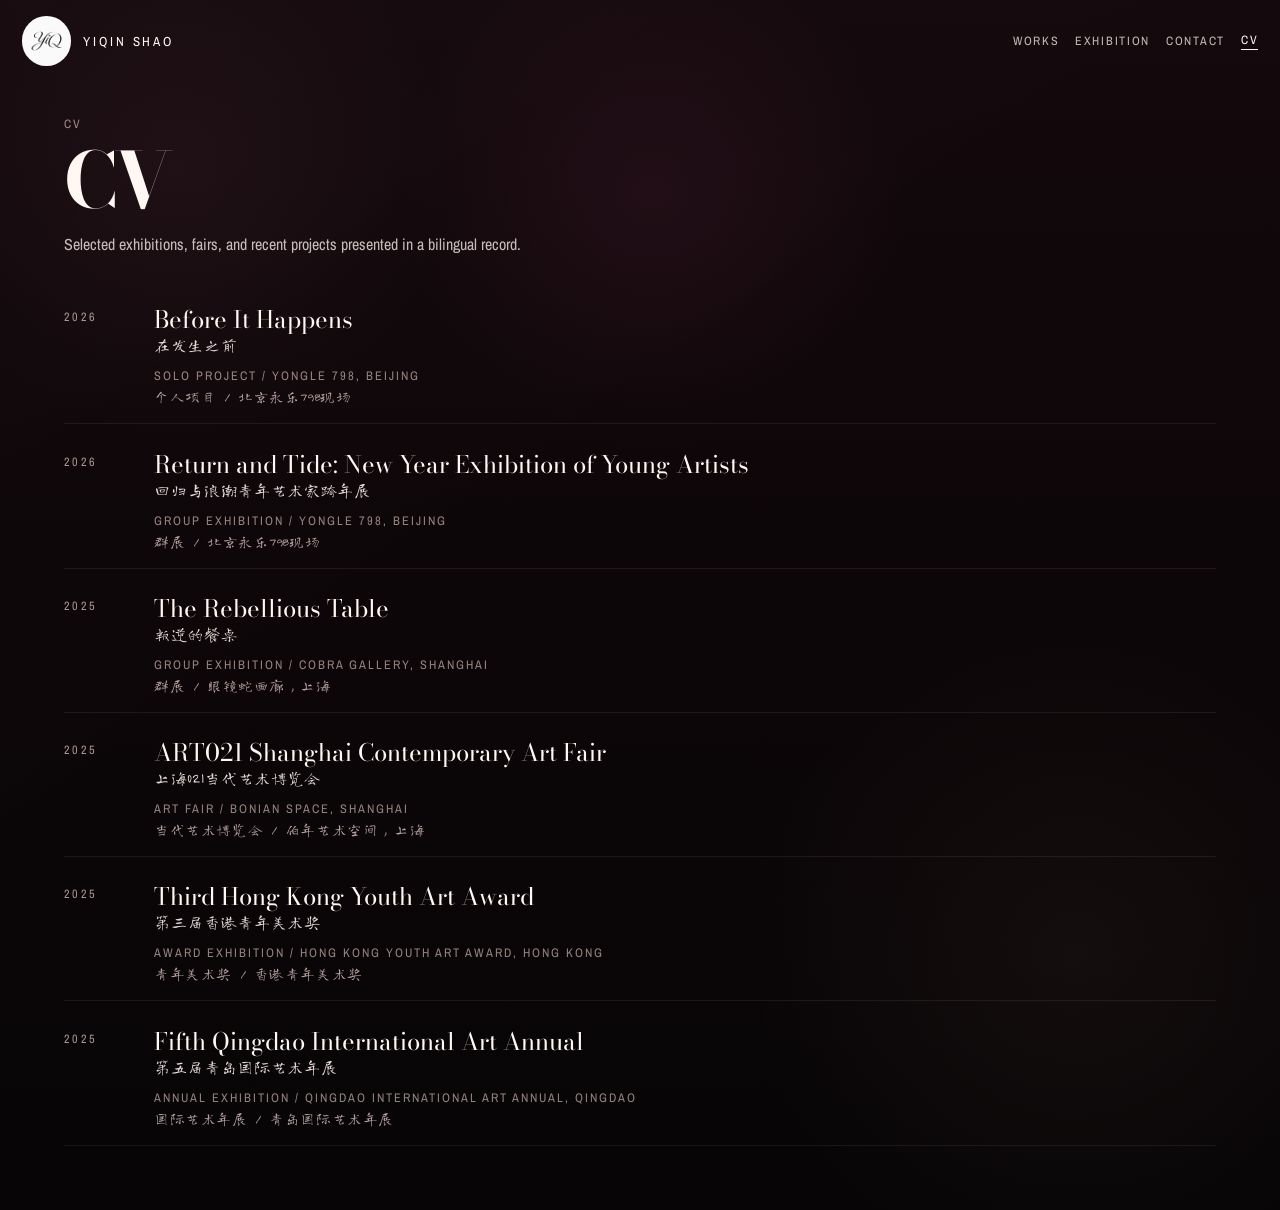
==== commit 238ba3d1: "Optimize homepage and exhibition loading" ====
--- a/cv.html
+++ b/cv.html
@@ -19,7 +19,7 @@
     >
     <link rel="stylesheet" href="styles.css?v=v154">
   </head>
-  <body data-page="subpage">
+  <body data-page="subpage" class="page-cv">
     <div class="subpage-shell">
       <header class="works-topbar">
         <a class="works-topbar__brand" href="index.html" aria-label="Back to Yiqin Shao home">
--- a/styles.css
+++ b/styles.css
@@ -23,6 +23,31 @@
   --home-zh-font: "Long Cang", "STKaiti", cursive;
   --transition: 420ms cubic-bezier(0.22, 1, 0.36, 1);
   --transition-slow: 760ms cubic-bezier(0.22, 1, 0.36, 1);
+  --page-bg-home:
+    radial-gradient(circle at 50% 42%, rgba(121, 32, 47, 0.18), transparent 26%),
+    radial-gradient(circle at 18% 14%, rgba(206, 118, 132, 0.1), transparent 20%),
+    radial-gradient(circle at 82% 82%, rgba(239, 180, 170, 0.08), transparent 22%),
+    linear-gradient(180deg, #1a0b10 0%, #100609 44%, #090507 100%);
+  --page-bg-works:
+    radial-gradient(circle at 50% 20%, rgba(127, 39, 59, 0.17), transparent 24%),
+    radial-gradient(circle at 14% 14%, rgba(196, 95, 116, 0.08), transparent 18%),
+    radial-gradient(circle at 86% 80%, rgba(226, 152, 139, 0.05), transparent 23%),
+    linear-gradient(180deg, #12080b 0%, #0b0608 48%, #050505 100%);
+  --page-bg-exhibition:
+    radial-gradient(circle at 54% 17%, rgba(132, 44, 70, 0.16), transparent 21%),
+    radial-gradient(circle at 18% 12%, rgba(174, 99, 134, 0.08), transparent 18%),
+    radial-gradient(circle at 84% 78%, rgba(231, 170, 153, 0.05), transparent 24%),
+    linear-gradient(180deg, #15090e 0%, #0f0609 44%, #080506 100%);
+  --page-bg-contact:
+    radial-gradient(circle at 50% 15%, rgba(147, 57, 95, 0.18), transparent 22%),
+    radial-gradient(circle at 16% 16%, rgba(214, 120, 144, 0.08), transparent 18%),
+    radial-gradient(circle at 86% 80%, rgba(240, 188, 170, 0.06), transparent 24%),
+    linear-gradient(180deg, #17090e 0%, #100609 42%, #090507 100%);
+  --page-bg-cv:
+    radial-gradient(circle at 51% 16%, rgba(112, 42, 74, 0.16), transparent 21%),
+    radial-gradient(circle at 14% 14%, rgba(182, 98, 126, 0.07), transparent 18%),
+    radial-gradient(circle at 84% 79%, rgba(221, 164, 146, 0.05), transparent 23%),
+    linear-gradient(180deg, #14090d 0%, #0d0608 44%, #070506 100%);
   --hero-heart-mask: url("data:image/svg+xml,%3Csvg%20xmlns='http://www.w3.org/2000/svg'%20viewBox='0%200%20512%20512'%3E%3Cdefs%3E%3Cfilter%20id='b'%20x='-30%25'%20y='-30%25'%20width='160%25'%20height='160%25'%3E%3CfeGaussianBlur%20stdDeviation='18'/%3E%3C/filter%3E%3C/defs%3E%3Cpath%20filter='url(%23b)'%20fill='white'%20d='M256%20448C244%20438%2096%20314%2096%20192C96%20122%20150%2080%20208%2080C244%2080%20274%20100%20288%20132C302%20100%20332%2080%20368%2080C426%2080%20480%20122%20480%20192C480%20314%20332%20438%20320%20448C302%20462%20274%20462%20256%20448Z'/%3E%3Cpath%20fill='white'%20d='M256%20448C244%20438%2096%20314%2096%20192C96%20122%20150%2080%20208%2080C244%2080%20274%20100%20288%20132C302%20100%20332%2080%20368%2080C426%2080%20480%20122%20480%20192C480%20314%20332%20438%20320%20448C302%20462%20274%20462%20256%20448Z'/%3E%3C/svg%3E");
 }
 
@@ -49,11 +74,7 @@
   overflow-x: hidden;
   font-family: var(--ui);
   color: var(--ivory);
-  background:
-    radial-gradient(circle at 50% 42%, rgba(121, 32, 47, 0.18), transparent 26%),
-    radial-gradient(circle at 18% 14%, rgba(206, 118, 132, 0.1), transparent 20%),
-    radial-gradient(circle at 82% 82%, rgba(239, 180, 170, 0.08), transparent 22%),
-    linear-gradient(180deg, #1a0b10 0%, #100609 44%, #090507 100%);
+  background: var(--page-bg-home);
 }
 
 body.menu-open,
@@ -1976,10 +1997,7 @@
 body[data-page="works-gallery"] {
   overflow-x: hidden;
   overflow-y: auto;
-  background:
-    radial-gradient(circle at 50% 16%, rgba(255, 223, 216, 0.07), transparent 20%),
-    radial-gradient(circle at 84% 76%, rgba(239, 180, 170, 0.04), transparent 22%),
-    linear-gradient(180deg, #030303 0%, #050505 100%);
+  background: var(--page-bg-works);
 }
 
 .works-shell {
@@ -2105,12 +2123,22 @@
   --content-delay: 0ms;
   will-change: opacity, filter, transform;
   opacity: 0;
+  filter: blur(5px) brightness(0.86);
+  transform: translateY(9px) scale(0.992);
+  transition:
+    opacity 1320ms cubic-bezier(0.18, 1, 0.24, 1) var(--content-delay),
+    filter 1320ms cubic-bezier(0.18, 1, 0.24, 1) var(--content-delay),
+    transform 1320ms cubic-bezier(0.18, 1, 0.24, 1) var(--content-delay);
+}
+
+.reveal-text-block--soft {
   filter: blur(8px) brightness(0.8);
-  transform: translateY(12px) scale(0.988);
-  transition:
-    opacity 1580ms cubic-bezier(0.16, 1, 0.3, 1) var(--content-delay),
-    filter 1580ms cubic-bezier(0.16, 1, 0.3, 1) var(--content-delay),
-    transform 1580ms cubic-bezier(0.16, 1, 0.3, 1) var(--content-delay);
+  transform: translateY(12px) scale(0.982);
+}
+
+.reveal-text-block--from-left {
+  filter: blur(7px) brightness(0.86);
+  transform: translate3d(-18px, 0, 0) scale(0.99);
 }
 
 body.is-content-revealing .reveal-text-block {
@@ -2212,6 +2240,12 @@
   transform-style: preserve-3d;
   will-change: transform, opacity, filter;
   backface-visibility: hidden;
+  pointer-events: none;
+}
+
+.orbit-group .orbit-card.is-openable {
+  pointer-events: auto;
+  cursor: pointer;
 }
 
 .orbit-group .orbit-card__frame {
@@ -2493,13 +2527,27 @@
   inset: 0;
   z-index: 80;
   opacity: 0;
+  visibility: hidden;
   pointer-events: none;
-  transition: opacity var(--transition);
+  transition:
+    opacity 360ms cubic-bezier(0.22, 1, 0.36, 1),
+    visibility 0s linear 360ms;
+}
+
+.works-detail.is-open,
+.works-detail.is-closing {
+  visibility: visible;
+  transition-delay: 0s;
 }
 
 .works-detail.is-open {
   opacity: 1;
   pointer-events: auto;
+}
+
+.works-detail.is-closing {
+  opacity: 0;
+  pointer-events: none;
 }
 
 .works-detail__backdrop {
@@ -2508,6 +2556,16 @@
   background:
     radial-gradient(circle at center, rgba(255, 250, 246, 0.02) 0%, rgba(9, 5, 7, 0.28) 30%, rgba(5, 2, 3, 0.9) 78%),
     #010101;
+  opacity: 0;
+  transition: opacity 360ms cubic-bezier(0.22, 1, 0.36, 1);
+}
+
+.works-detail.is-open .works-detail__backdrop {
+  opacity: 1;
+}
+
+.works-detail.is-closing .works-detail__backdrop {
+  opacity: 0;
 }
 
 .works-detail__shell {
@@ -2518,6 +2576,21 @@
   margin: 0 auto;
   display: grid;
   place-items: center;
+  opacity: 0;
+  transform: translateY(18px) scale(0.988);
+  transition:
+    opacity 360ms cubic-bezier(0.22, 1, 0.36, 1),
+    transform 460ms cubic-bezier(0.18, 1, 0.22, 1);
+}
+
+.works-detail.is-open .works-detail__shell {
+  opacity: 1;
+  transform: translateY(0) scale(1);
+}
+
+.works-detail.is-closing .works-detail__shell {
+  opacity: 0;
+  transform: translateY(12px) scale(0.992);
 }
 
 .works-detail__figure {
@@ -2533,6 +2606,7 @@
   place-items: center;
   width: 100%;
   max-height: min(72vh, 46rem);
+  background: rgba(255, 248, 244, 0.02);
 }
 
 .works-detail__frame img {
@@ -2540,6 +2614,20 @@
   max-height: min(72vh, 46rem);
   object-fit: contain;
   box-shadow: 0 28px 120px rgba(0, 0, 0, 0.48);
+  opacity: 0;
+  transform: translateY(8px) scale(0.994);
+  transition:
+    opacity 260ms ease,
+    transform 420ms cubic-bezier(0.22, 1, 0.36, 1);
+}
+
+.works-detail__frame img.is-ready {
+  opacity: 1;
+  transform: translateY(0) scale(1);
+}
+
+.works-detail.is-loading .works-detail__frame img {
+  opacity: 0;
 }
 
 .works-detail__caption {
@@ -2731,10 +2819,19 @@
 
 body[data-page="subpage"] {
   overflow-x: hidden;
-  background:
-    radial-gradient(circle at 50% 14%, rgba(255, 223, 216, 0.07), transparent 18%),
-    radial-gradient(circle at 84% 74%, rgba(239, 180, 170, 0.04), transparent 22%),
-    linear-gradient(180deg, #040404 0%, #070707 100%);
+  background: var(--page-bg-exhibition);
+}
+
+body[data-page="subpage"].page-exhibition {
+  background: var(--page-bg-exhibition);
+}
+
+body[data-page="subpage"].page-contact {
+  background: var(--page-bg-contact);
+}
+
+body[data-page="subpage"].page-cv {
+  background: var(--page-bg-cv);
 }
 
 .subpage-shell {
